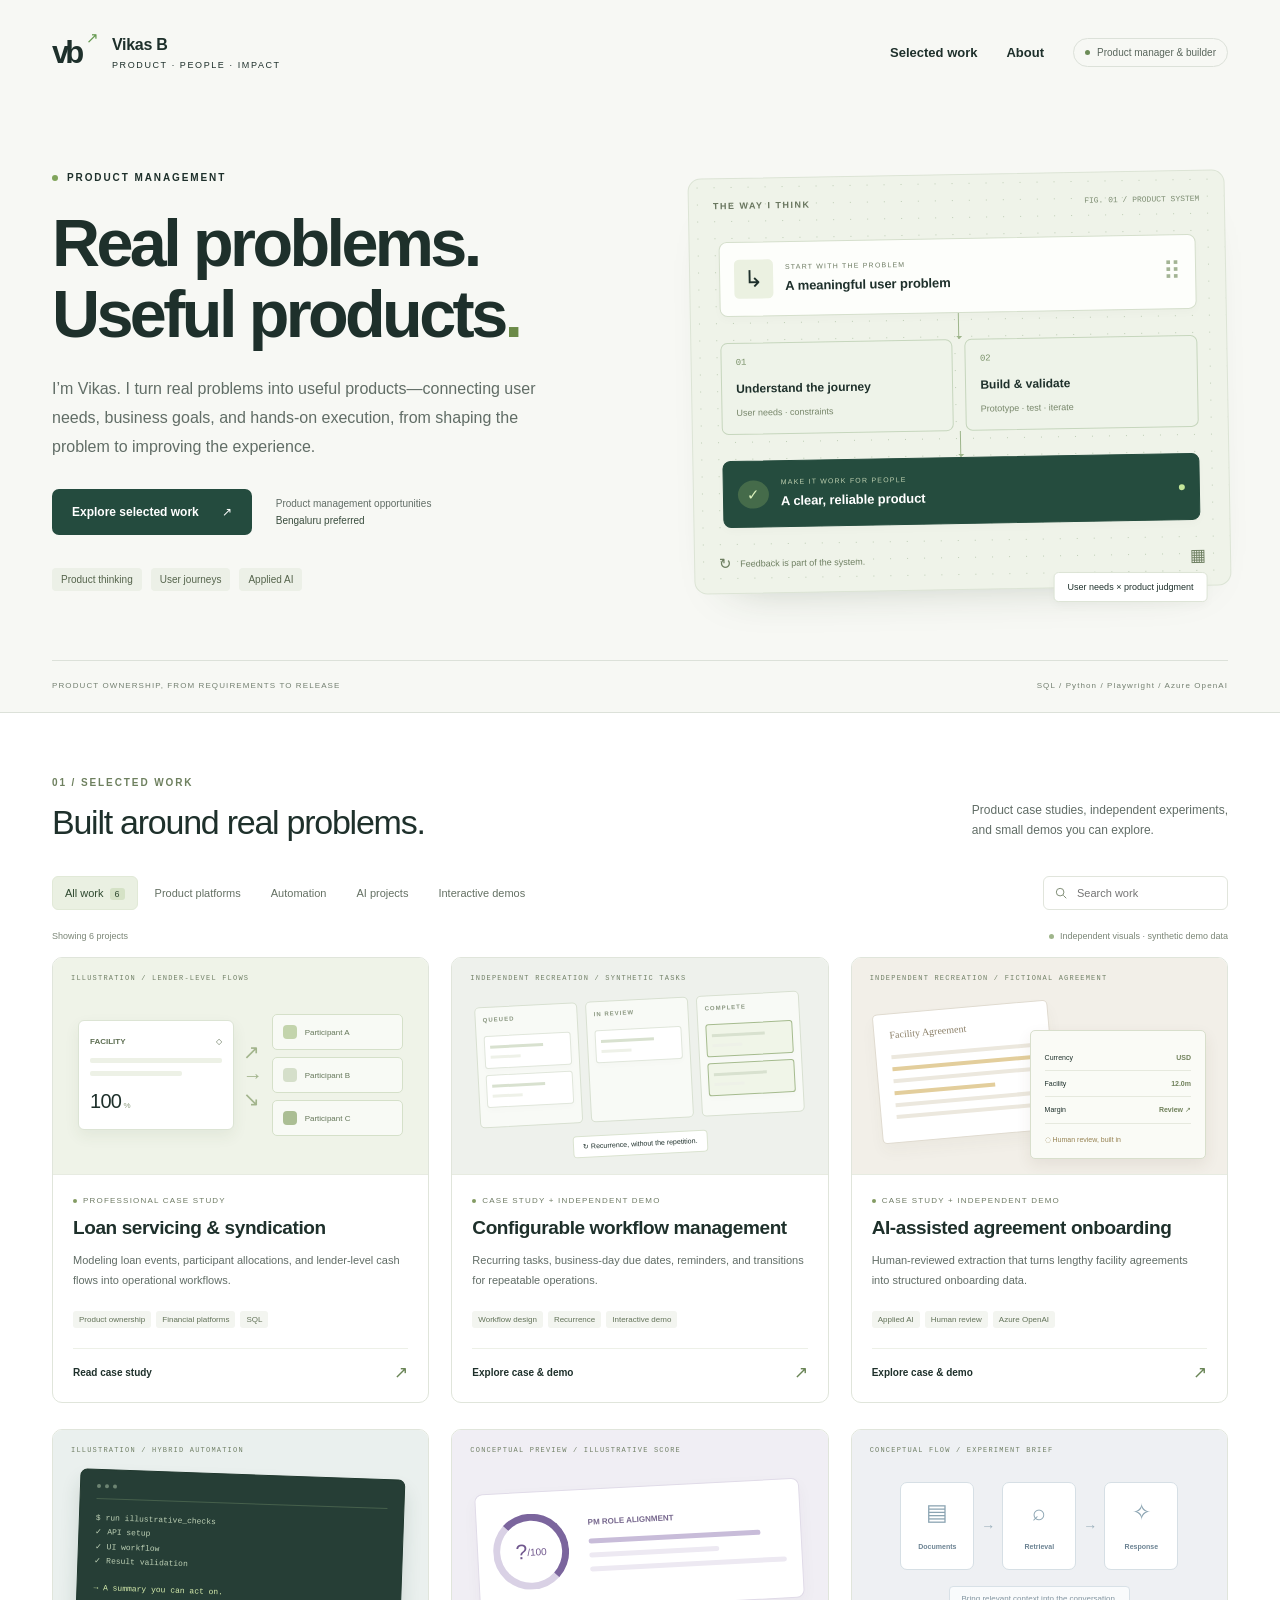
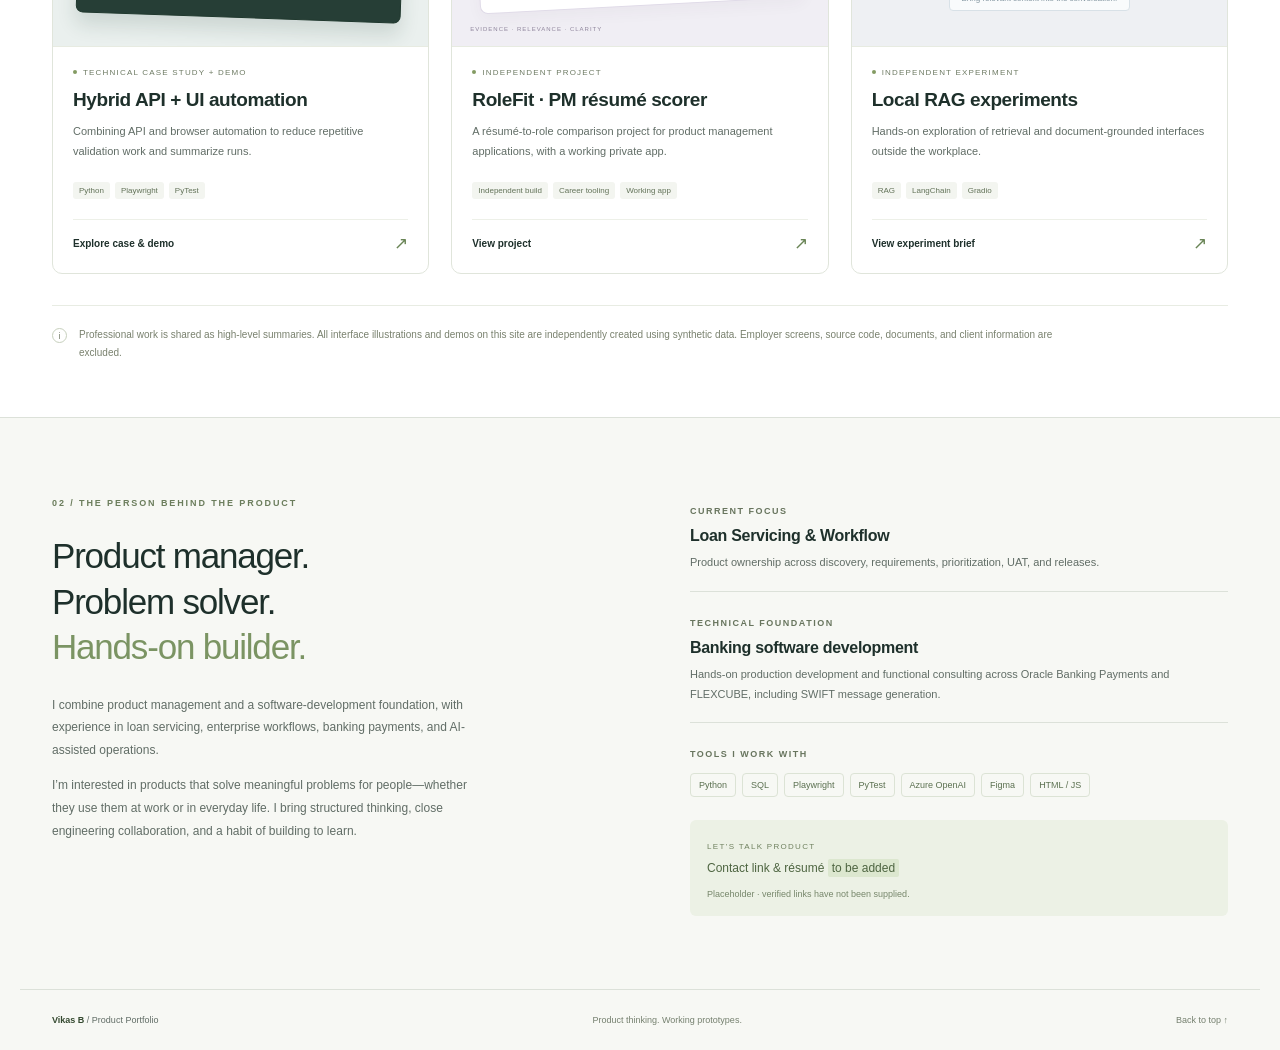
==== portfolio/index.html @ a967c894 "Add editable product portfolio with case studies and synthetic demos" ====
<!doctype html>
<html lang="en">
<head>
  <meta charset="utf-8">
  <meta name="viewport" content="width=device-width,initial-scale=1">
  <meta name="robots" content="noindex,nofollow,noarchive">
  <meta name="description" content="Vikas B — product management through user needs, product judgment, and hands-on execution. Selected case studies, independent prototypes, and applied AI projects.">
  <meta name="theme-color" content="#f7f8f4">
  <title>Vikas B · Product Manager Portfolio</title>
  <link rel="icon" href="./favicon.svg" type="image/svg+xml">
  <link rel="stylesheet" href="./style.css">
  <script src="./app.js" defer></script>
</head>
<body>
  <a class="skip-link" href="#work">Skip to selected work</a>
  <header class="header wrap">
    <a class="brand" href="#overview" aria-label="Vikas B home"><span class="monogram">vb<span>↗</span></span><span>Vikas B<span class="brand-sub">PRODUCT · PEOPLE · IMPACT</span></span></a>
    <nav aria-label="Main navigation"><a href="#work">Selected work</a><a href="#about">About</a><span class="portfolio-pill"><i></i>Product manager & builder</span></nav>
  </header>
  <main>
    <section id="overview" class="hero wrap" aria-labelledby="hero-title">
      <div class="hero-copy">
        <p class="eyebrow"><span></span>PRODUCT MANAGEMENT</p>
        <h1 id="hero-title">Real problems.<br>Useful products<span class="accent">.</span></h1>
        <p class="hero-description">I’m Vikas. I turn real problems into useful products—connecting user needs, business goals, and hands-on execution, from shaping the problem to improving the experience.</p>
        <div class="hero-actions"><a class="button primary" href="#work">Explore selected work <span>↗</span></a><span class="availability">Product management opportunities<br><strong>Bengaluru preferred</strong></span></div>
        <div class="expertise"><span>Product thinking</span><span>User journeys</span><span>Applied AI</span></div>
      </div>
      <div class="blueprint" aria-label="Conceptual illustration of turning user needs into a validated product">
        <div class="blueprint-top"><span class="micro">THE WAY I THINK</span><span class="diagram-number">FIG. 01 / PRODUCT SYSTEM</span></div>
        <div class="diagram-grid">
          <div class="system-input"><span class="mini-icon">↳</span><div><small>START WITH THE PROBLEM</small><strong>A meaningful user problem</strong></div><span class="dot-grid">⠿</span></div>
          <div class="connector-line"></div>
          <div class="system-middle"><div class="system-node"><span>01</span><strong>Understand the journey</strong><small>User needs · constraints</small></div><div class="system-node"><span>02</span><strong>Build & validate</strong><small>Prototype · test · iterate</small></div></div>
          <div class="connector-line"></div>
          <div class="system-output"><span class="output-symbol">✓</span><div><small>MAKE IT WORK FOR PEOPLE</small><strong>A clear, reliable product</strong></div><span class="live-dot"></span></div>
        </div>
        <div class="blueprint-bottom"><span class="small-circle">↻</span> Feedback is part of the system.<span class="mini-squares">▦</span></div>
        <div class="floating-label">User needs × product judgment</div>
      </div>
      <div class="hero-foot"><span>PRODUCT OWNERSHIP, FROM REQUIREMENTS TO RELEASE</span><span>SQL / Python / Playwright / Azure OpenAI</span></div>
    </section>

    <section id="work" class="work-section" aria-labelledby="work-title">
      <div class="wrap">
        <div class="section-heading"><div><p class="eyebrow">01 / SELECTED WORK</p><h2 id="work-title">Built around real problems.</h2></div><p>Product case studies, independent experiments,<br class="desktop-br"> and small demos you can explore.</p></div>
        <div class="work-controls"><div class="filters" role="group" aria-label="Filter projects"><button class="filter active" data-filter="all" aria-pressed="true">All work <span>6</span></button><button class="filter" data-filter="platforms" aria-pressed="false">Product platforms</button><button class="filter" data-filter="automation" aria-pressed="false">Automation</button><button class="filter" data-filter="ai" aria-pressed="false">AI projects</button><button class="filter" data-filter="prototype" aria-pressed="false">Interactive demos</button></div><label class="search-box"><svg viewBox="0 0 24 24" aria-hidden="true"><circle cx="10.5" cy="10.5" r="6.5"/><path d="m16 16 5 5"/></svg><span class="sr-only">Search projects</span><input id="project-search" type="search" placeholder="Search work" autocomplete="off"></label></div>
        <div class="result-meta"><span id="result-count" role="status" aria-live="polite">Showing 6 projects</span><span><i class="legend-dot"></i> Independent visuals · synthetic demo data</span></div>
        <div id="projects" class="project-grid"></div>
        <div id="empty-state" class="empty-state" hidden><h3>No matching projects.</h3><p>Try another keyword or reset the filters.</p><button class="button secondary" id="reset-filters">Show all work</button></div>
        <div class="work-note"><span class="note-icon">i</span><p>Professional work is shared as high-level summaries. All interface illustrations and demos on this site are independently created using synthetic data. Employer screens, source code, documents, and client information are excluded.</p></div>
      </div>
    </section>

    <section id="about" class="about wrap" aria-labelledby="about-title">
      <div class="about-intro"><p class="eyebrow">02 / THE PERSON BEHIND THE PRODUCT</p><h2 id="about-title">Product manager.<br>Problem solver.<br><span>Hands-on builder.</span></h2><p>I combine product management and a software-development foundation, with experience in loan servicing, enterprise workflows, banking payments, and AI-assisted operations.</p><p>I’m interested in products that solve meaningful problems for people—whether they use them at work or in everyday life. I bring structured thinking, close engineering collaboration, and a habit of building to learn.</p></div>
      <div class="about-details"><div class="experience-row"><span class="micro">CURRENT FOCUS</span><h3>Loan Servicing & Workflow</h3><p>Product ownership across discovery, requirements, prioritization, UAT, and releases.</p></div><div class="experience-row"><span class="micro">TECHNICAL FOUNDATION</span><h3>Banking software development</h3><p>Hands-on production development and functional consulting across Oracle Banking Payments and FLEXCUBE, including SWIFT message generation.</p></div><div class="toolbox"><span class="micro">TOOLS I WORK WITH</span><div><span>Python</span><span>SQL</span><span>Playwright</span><span>PyTest</span><span>Azure OpenAI</span><span>Figma</span><span>HTML / JS</span></div></div><div class="contact-note"><span>LET’S TALK PRODUCT</span><p>Contact link & résumé <strong>to be added</strong></p><small>Placeholder · verified links have not been supplied.</small></div></div>
    </section>
  </main>
  <footer class="footer wrap"><span>Vikas B <span class="muted">/ Product Portfolio</span></span><span>Product thinking. Working prototypes.</span><a href="#overview">Back to top ↑</a></footer>
  <dialog id="case-dialog" aria-labelledby="case-title"><div id="case-content"></div></dialog>
  <div class="toast" id="toast" role="status" aria-live="polite"></div>
  <noscript><div class="noscript">Enable JavaScript to browse the interactive case studies and project filters.</div></noscript>
</body>
</html>
---- portfolio/style.css ----
:root{--paper:#f7f8f4;--ink:#1e302b;--muted:#616d66;--line:#dce1d9;--green:#244b3e;--lime:#d7edb8;--white:#fff;--radius:16px;font-family:Inter,"Segoe UI",Arial,sans-serif;color:var(--ink);background:var(--paper);font-synthesis:none;scroll-behavior:smooth;scroll-padding-top:25px}*{box-sizing:border-box}body{margin:0}button,input{font:inherit}a{color:inherit;text-decoration:none}button{cursor:pointer}button,a,input{touch-action:manipulation}button{color:inherit}button:disabled{cursor:default}button:focus-visible,a:focus-visible,input:focus-visible,summary:focus-visible{outline:3px solid #438663;outline-offset:5px}::selection{background:var(--lime)}[hidden]{display:none!important}.wrap{max-width:1240px;margin:auto;padding-left:32px;padding-right:32px}.muted{color:var(--muted)}.sr-only{position:absolute;width:1px;height:1px;margin:-1px;overflow:hidden;clip:rect(0,0,0,0);white-space:nowrap}.skip-link{position:fixed;top:-80px;left:12px;background:var(--green);color:white;padding:16px;z-index:200}.skip-link:focus{top:12px}.header{height:105px;display:flex;align-items:center;justify-content:space-between}.brand{display:flex;align-items:center;gap:13px;font-size:16px;font-weight:650;letter-spacing:-.3px}.brand-sub{display:block;font-size:9px;letter-spacing:1.6px;font-weight:500;margin-top:6px}.monogram{position:relative;display:flex;align-items:center;width:47px;height:47px;font-size:31px;font-weight:750;letter-spacing:-4px}.monogram span{position:absolute;top:0;right:0;font-size:15px;letter-spacing:0;color:#669a50}.header nav{display:flex;align-items:center;gap:29px;font-size:13px;font-weight:550}.header nav>a:hover{color:#587e41}.portfolio-pill{display:flex;align-items:center;gap:7px;font-size:10px;font-weight:500;border:1px solid var(--line);padding:8px 11px;border-radius:30px;color:#59665c}.portfolio-pill i{width:5px;height:5px;border-radius:100%;background:#6c8c57}.hero{position:relative;display:grid;grid-template-columns:1.08fr 1fr;column-gap:60px;align-items:center;padding-top:67px;padding-bottom:0}.eyebrow{font-size:10px;letter-spacing:1.9px;font-weight:650;display:flex;align-items:center;gap:9px;margin:0 0 25px}.eyebrow>span{height:6px;width:6px;background:#80a45b;border-radius:50%}h1{font-size:clamp(48px,5.2vw,69px);font-weight:550;letter-spacing:-3.6px;line-height:1.06;margin:0 0 26px}.accent{color:#6b8a47}.hero-description{color:var(--muted);font-size:16px;line-height:1.8;max-width:510px;margin:0 0 28px}.hero-actions{display:flex;align-items:center;gap:24px}.button{display:inline-flex;align-items:center;justify-content:center;gap:23px;padding:15px 19px;font-size:12px;font-weight:600;border-radius:7px;border:1px solid transparent;transition:background .2s,transform .2s}.button:hover{transform:translateY(-2px)}.primary{background:var(--green);color:white}.primary:hover{background:#173b2f}.secondary{background:white;border-color:var(--line)}.availability{font-size:10px;line-height:1.7;color:var(--muted)}.availability strong{font-weight:500;color:#3a4d3e}.expertise{display:flex;gap:9px;flex-wrap:wrap;margin-top:33px}.expertise span{padding:6px 9px;border-radius:4px;background:#ecf0e7;font-size:10px;color:#55644c}.hero-foot{grid-column:1/-1;border-top:1px solid var(--line);margin-top:69px;padding:20px 0 22px;display:flex;justify-content:space-between;font-size:8px;letter-spacing:1.1px;color:#748071}.blueprint{position:relative;align-self:center;border:1px solid #dce4d5;border-radius:13px;background-color:#eff3e9;background-image:radial-gradient(#becdb5 .65px,transparent .65px);background-size:17px 17px;box-shadow:0 25px 50px -40px #29412360;transform:rotate(-1deg);padding:22px 24px 19px}.blueprint-top,.blueprint-bottom{display:flex;justify-content:space-between;align-items:center}.micro{font-size:9px;letter-spacing:1.5px;color:#68755e;font-weight:650}.diagram-number{font-family:monospace;font-size:8px;color:#7d8d72}.diagram-grid{padding:31px 5px 25px}.system-input,.system-output{background:#fdfefb;border:1px solid #d5dfcc;border-radius:8px;padding:17px 14px;display:flex;gap:12px;align-items:center;box-shadow:0 4px 8px #364b2f05}.mini-icon{background:#ebf1e1;border-radius:5px;padding:6px 10px;font-size:23px;font-weight:400}.system-input small,.system-output small{font-size:7px;letter-spacing:1.2px;display:block;color:#6d7b62;margin-bottom:6px}.system-input strong,.system-output strong{font-size:13px;font-weight:550;letter-spacing:-.1px}.dot-grid{margin-left:auto;font-size:25px;color:#a3b494}.connector-line{height:26px;width:1px;background:#9eb58b;margin:auto;position:relative}.connector-line:after{content:"";position:absolute;bottom:0;left:-2px;border:3px solid transparent;border-bottom:0;border-top-color:#9eb58b}.system-middle{display:grid;grid-template-columns:1fr 1fr;gap:12px}.system-node{background:#eef3e9;border:1px solid #c6d6bd;border-radius:7px;padding:14px}.system-node>span{display:block;font-family:monospace;font-size:9px;color:#7b926a;margin-bottom:14px}.system-node strong{display:block;font-size:12px;font-weight:550;margin-bottom:6px}.system-node small{font-size:9px;color:#77866a}.system-output{background:#254c3e;color:white;border-color:#254c3e}.system-output small{color:#bed0b0}.output-symbol{background:#456b4a;color:#daf0bc;border-radius:50%;padding:5px 9px;font-size:15px}.live-dot{width:6px;height:6px;border-radius:50%;background:#c4e69a;margin-left:auto}.blueprint-bottom{font-size:9px;color:#6d7e60;justify-content:flex-start;gap:8px}.small-circle{font-size:15px}.mini-squares{margin-left:auto;font-size:17px}.floating-label{position:absolute;bottom:-16px;right:23px;background:#fff;border:1px solid #dce4d5;box-shadow:0 4px 10px #20302007;border-radius:5px;padding:9px 13px;font-size:9px;transform:rotate(1deg)}.work-section{padding:64px 0 55px;background:#fff;border-top:1px solid var(--line);border-bottom:1px solid var(--line)}.section-heading{display:flex;justify-content:space-between;align-items:flex-end;margin-bottom:34px}.section-heading .eyebrow{margin-bottom:15px;color:#6e805f}.section-heading h2{font-size:34px;font-weight:500;letter-spacing:-1.25px;margin:0}.section-heading>p{font-size:12px;line-height:1.7;color:var(--muted);margin:0 0 2px}.work-controls{display:flex;align-items:center;justify-content:space-between;gap:18px}.filters{display:flex;gap:4px;flex-wrap:wrap}.filter{border:1px solid transparent;background:transparent;border-radius:6px;padding:10px 12px;color:#647063;font-size:11px;font-weight:500}.filter:hover{background:#f1f4ec}.filter.active{background:#eaf0e2;border-color:#e1e9d7;color:#2f4930}.filter span{font-size:9px;background:#d5e2c6;padding:1px 5px;margin-left:3px;border-radius:3px}.search-box{border:1px solid #e1e5dc;border-radius:6px;display:flex;align-items:center;padding:9px 10px;gap:7px;max-width:185px}.search-box svg{width:14px;height:14px;fill:none;stroke:#7f8c76;stroke-width:1.7;flex-shrink:0}.search-box input{background:transparent;border:0;font-size:11px;width:100%;color:var(--ink);outline-offset:8px}.result-meta{display:flex;justify-content:space-between;align-items:center;margin:21px 0 16px;font-size:9px;color:#7b8677}.result-meta>span:last-child{display:flex;align-items:center;gap:6px}.legend-dot{width:5px;height:5px;border-radius:50%;background:#9fb58b}.project-grid{display:grid;grid-template-columns:repeat(3,minmax(0,1fr));gap:26px 22px}.project-card{border:1px solid #e0e5db;border-radius:10px;overflow:hidden;background:white;transition:transform .22s,box-shadow .22s,border-color .22s;position:relative;display:flex;flex-direction:column}.project-card:hover{transform:translateY(-5px);box-shadow:0 13px 28px -17px #20382555;border-color:#b8c9a8}.project-link{position:absolute;inset:0;z-index:2;border:0;background:transparent;text-align:left;width:100%}.project-link:focus-visible{outline-offset:-4px;border-radius:10px}.project-art{height:217px;padding:25px;display:flex;flex-direction:column;justify-content:center;position:relative;overflow:hidden;border-bottom:1px solid #e7ebe1}.art-label{font-family:monospace;font-size:7px;letter-spacing:1.2px;position:absolute;left:18px;top:16px;color:#718067}.art-b2b{background:#eff3e8}.art-workflow{background:#eef1ec}.art-ai{background:#f2efe8}.art-automation{background:#eaf0ee}.art-rolefit{background:#f0eef4}.art-rag{background:#eef0f3}.card-body{padding:21px 20px 19px;display:flex;flex-direction:column;flex:1}.card-eyebrow{font-size:8px;text-transform:uppercase;letter-spacing:1.2px;color:#6e7b64;margin:0 0 11px;display:flex;align-items:center;gap:6px}.card-eyebrow .tiny-dot{width:4px;height:4px;background:#839b63;border-radius:50%}.card-body h3{font-size:19px;font-weight:550;line-height:1.3;letter-spacing:-.4px;margin:0 0 10px}.card-description{color:var(--muted);font-size:11px;line-height:1.8;margin:0 0 20px}.card-tags{display:flex;gap:5px;flex-wrap:wrap;margin-bottom:20px}.card-tags span{font-size:8px;padding:4px 6px;border-radius:3px;background:#f3f5f0;color:#637359}.card-bottom{border-top:1px solid #edf0e8;display:flex;justify-content:space-between;align-items:center;padding-top:13px;margin-top:auto;font-size:10px;font-weight:550}.card-bottom>span:last-child{font-size:17px;color:#698455}.work-note{display:flex;gap:12px;padding:20px 0 0;margin-top:31px;border-top:1px solid #e8ece3;color:#79816e}.note-icon{border:1px solid #c7d0bd;border-radius:50%;font-size:9px;width:15px;height:15px;display:flex;align-items:center;justify-content:center;flex-shrink:0;margin-top:2px}.work-note p{font-size:10px;line-height:1.8;margin:0;max-width:1000px}.empty-state{text-align:center;padding:60px 20px;border:1px dashed var(--line);border-radius:12px}.empty-state h3{font-weight:500}.empty-state p{font-size:13px;color:var(--muted)}
/* Independent, abstract project illustrations. */
.mini-platform{display:flex;align-items:center;gap:9px;margin-top:18px}.ledger{background:white;border:1px solid #dce4d4;box-shadow:0 6px 15px #3c522812;border-radius:6px;flex:1;padding:16px 11px}.ledger-label{font-size:8px;font-weight:600;color:#5e6f53;display:flex;justify-content:space-between;margin-bottom:12px}.ledger-line{height:5px;background:#edf1e6;margin:8px 0;border-radius:2px}.ledger-line:nth-child(3){width:70%}.ledger-value{font-size:20px;font-weight:500;letter-spacing:-.7px;margin-top:14px}.ledger-value small{font-size:8px;color:#8e9c80;letter-spacing:0}.split-arrows{font-size:20px;color:#a2b48c}.participants{display:grid;gap:7px;flex:1}.participant{padding:10px;background:#f8faf5;border:1px solid #d5e0c9;border-radius:5px;display:flex;gap:8px;align-items:center;font-size:8px;color:#65775a}.participant i{height:14px;width:14px;background:#c3d4ac;border-radius:4px}.participant:nth-child(2) i{background:#d5dfca}.participant:nth-child(3) i{background:#abbe94}.mini-board{display:grid;grid-template-columns:repeat(3,1fr);gap:8px;margin-top:22px;transform:rotate(-3deg)}.mini-column{background:#f8faf6;border:1px solid #d8e0d1;border-radius:5px;padding:9px 7px;height:121px}.mini-column b{display:block;font-size:6px;letter-spacing:1px;color:#8a9780;margin-bottom:13px}.mini-task{background:white;border:1px solid #e0e6db;border-radius:3px;padding:9px 5px;margin:6px 0;box-shadow:0 3px 6px #34482904}.mini-task:before{content:"";display:block;width:70%;height:3px;background:#d8e1cf;margin-bottom:7px}.mini-task:after{content:"";display:block;width:40%;height:3px;background:#eef1e8}.mini-column:last-child .mini-task{border-color:#a5bb8e;background:#f0f5e8}.recurrence-chip{align-self:center;background:#fff;padding:6px 9px;border:1px solid #dae3d0;border-radius:4px;font-size:7px;margin-top:13px;transform:rotate(-3deg)}.ai-paper{width:54%;padding:15px;background:white;border:1px solid #e0dbd0;border-radius:5px;transform:rotate(-5deg);box-shadow:0 8px 15px #5542290a;margin-top:12px}.paper-title{font-family:Georgia,serif;font-size:10px;margin-bottom:15px;color:#8c8069}.paper-line{height:4px;background:#ece8de;margin:8px 0;width:100%}.paper-line:nth-child(3){background:#e3ce9c}.paper-line:nth-child(5){width:70%;background:#e3ce9c}.ai-fields{position:absolute;right:21px;top:72px;width:47%;background:#fafbf6;border:1px solid #d8dfcc;padding:14px;border-radius:5px;box-shadow:0 6px 15px #55422915}.ai-fields>div{font-size:7px;display:flex;justify-content:space-between;gap:5px;border-bottom:1px solid #e6e9de;padding:9px 0}.ai-fields strong{font-weight:600;color:#70815b}.ai-fields>span{font-size:7px;display:block;color:#968252;margin-top:12px}.mini-terminal{font-family:monospace;background:#263e36;border:1px solid #20382e;border-radius:7px;padding:14px 16px;transform:rotate(2deg);box-shadow:0 12px 19px #1e423324;margin-top:16px}.terminal-top{display:flex;gap:4px;border-bottom:1px solid #46604c;padding-bottom:10px}.terminal-top i{width:4px;height:4px;border-radius:50%;background:#6c8472}.mini-terminal p{font-size:8px;line-height:1.8;color:#bed1b6;margin:12px 0 3px}.mini-terminal .terminal-result{color:#d7edae}.mini-score{display:flex;align-items:center;gap:20px;background:#fff;padding:21px 15px;border:1px solid #e0dbe8;border-radius:8px;transform:rotate(-3deg);margin-top:16px;box-shadow:0 6px 15px #4032560a}.score-ring{border:7px solid #d9d1e5;border-right-color:#7b659d;border-top-color:#7b659d;border-radius:50%;height:76px;width:76px;flex-shrink:0;display:flex;align-items:center;justify-content:center;font-size:21px;color:#70578d}.score-ring small{font-size:10px}.score-lines{flex:1}.score-lines b{font-size:8px;display:block;color:#76678d;margin-bottom:12px}.score-lines div{height:5px;border-radius:3px;background:#ede9f2;margin:9px 0}.score-lines div:nth-child(2){background:#c8bcd9;width:87%}.score-lines div:nth-child(3){width:66%}.concept-label{position:absolute;bottom:14px;left:18px;font-size:6px;color:#8d839a;letter-spacing:1px}.rag-network{display:flex;align-items:center;gap:7px;justify-content:center;margin-top:17px}.rag-box{background:white;border:1px solid #d6dfe5;border-radius:7px;padding:16px 8px;width:74px;text-align:center}.rag-box span{display:block;font-size:23px;color:#8ba4b2;margin-bottom:9px}.rag-box b{font-size:7px;font-weight:550;color:#6b8292}.rag-join{font-size:14px;color:#9bafbb}.rag-answer{font-size:8px;align-self:center;margin-top:16px;border:1px solid #d8e1e7;background:#f9fbfc;padding:7px 12px;border-radius:4px;color:#81949f}
.about{display:grid;grid-template-columns:1fr 1fr;gap:100px;padding-top:80px;padding-bottom:73px}.about .eyebrow{font-size:9px;color:#6b7d5c}.about h2{font-size:35px;line-height:1.3;font-weight:500;letter-spacing:-1.2px;margin:0 0 24px}.about h2>span{color:#7b9463}.about-intro>p:not(.eyebrow){font-size:12px;line-height:1.9;color:var(--muted);max-width:430px}.about-details{padding-top:2px}.experience-row{border-bottom:1px solid var(--line);padding-bottom:18px;margin-bottom:20px}.experience-row h3{font-size:16px;letter-spacing:-.3px;font-weight:550;margin:9px 0 8px}.experience-row p{font-size:11px;line-height:1.8;color:var(--muted);margin:0}.toolbox>div{display:flex;flex-wrap:wrap;gap:6px;margin-top:12px}.toolbox>div span{border:1px solid #dce3d5;border-radius:4px;padding:6px 8px;font-size:9px;color:#5b7050}.contact-note{background:#ecf1e5;border-radius:6px;padding:15px 17px;margin-top:23px}.contact-note>span{font-size:8px;letter-spacing:1.3px;color:#6f815f}.contact-note p{font-size:12px;margin:8px 0;color:#4e6541}.contact-note strong{font-weight:500;background:#dce7cf;padding:2px 4px;border-radius:2px}.contact-note small{font-size:9px;color:#77876b}.footer{display:flex;align-items:center;justify-content:space-between;gap:15px;border-top:1px solid var(--line);padding-top:25px;padding-bottom:25px;font-size:9px;color:#75806f}.footer>span:first-child{font-weight:600;color:#354a30}.footer .muted{font-weight:400}.footer a:hover{text-decoration:underline}.noscript{padding:25px;text-align:center;background:#eee6cb}
/* Case-study reader */
body.modal-open{overflow:hidden}dialog{border:1px solid #d9e1d0;padding:0;border-radius:14px;width:min(1190px,calc(100% - 48px));max-width:none;height:calc(100dvh - 48px);max-height:920px;background:#fbfcf8;color:var(--ink);box-shadow:0 30px 100px #152b3255;overflow:hidden}dialog::backdrop{background:#14251ed9;backdrop-filter:blur(7px)}#case-content{height:100%;display:flex;flex-direction:column}.case-topbar{display:flex;align-items:center;justify-content:space-between;gap:15px;padding:17px 25px;border-bottom:1px solid var(--line);background:#fff}.case-topbar>span{font-size:10px;letter-spacing:.5px;color:#6b7c60}.close-case{border:1px solid #dce3d3;background:#f5f7f1;border-radius:5px;padding:8px 11px;font-size:11px}.case-scroller{overflow-y:auto;flex:1;overscroll-behavior:contain}.case-hero{padding:39px 40px 26px;background:#eff3e9}.case-hero .eyebrow{font-size:9px;margin-bottom:17px}.case-hero h2{font-size:40px;letter-spacing:-1.5px;font-weight:500;margin:0 0 15px;line-height:1.15}.case-hero>p{font-size:14px;max-width:750px;line-height:1.8;color:#63715a;margin:0}.case-tabs{display:flex;gap:4px;margin-top:25px}.case-tab{border:1px solid transparent;border-radius:5px;background:transparent;color:#70815f;font-size:11px;padding:10px 14px}.case-tab.active{background:white;border-color:#d9e2ce;color:#2a4933}.case-tab small{font-size:8px;background:#e9efdf;padding:2px 4px;border-radius:3px;margin-left:4px}.case-body{display:grid;grid-template-columns:minmax(0,1fr) 255px;gap:43px;padding:31px 40px 36px}.case-article h3{font-size:18px;font-weight:550;letter-spacing:-.3px;margin:28px 0 12px}.case-article h3:first-child{margin-top:0}.case-article p,.case-article li{font-size:12px;line-height:1.9;color:#627059}.case-article ul{padding-left:18px}.case-article li{margin:8px 0}.case-aside{border-left:1px solid var(--line);padding-left:25px}.case-aside .micro{font-size:8px;display:block;margin-bottom:9px}.aside-group{margin-bottom:23px}.aside-group p{font-size:11px;line-height:1.8;color:#627059;margin:0}.asset-state{padding:13px;border:1px dashed #ccd7bf;border-radius:6px;background:#f5f8ef}.asset-state strong{font-size:10px;font-weight:550;display:block;margin:0 0 6px}.asset-state p{font-size:10px}.outcome{background:#edf3e4;border:1px solid #d9e5c9;border-radius:8px;padding:21px 23px;display:flex;align-items:center;gap:20px;margin-bottom:24px}.outcome>strong{font-size:32px;letter-spacing:-1px;font-weight:500;white-space:nowrap}.outcome p{margin:0;font-size:11px;color:#637652;line-height:1.7}.scope-note{background:#f0f3eb;border-left:3px solid #a7bf8a;padding:13px 16px;margin-top:25px}.scope-note p{font-size:10px;line-height:1.8;margin:0;color:#6a7a5e}.case-bottom{display:flex;justify-content:space-between;align-items:center;gap:15px;padding:17px 25px;border-top:1px solid var(--line);background:#fff}.case-nav{border:0;background:transparent;color:#60784e;font-size:11px;padding:6px}.case-nav:hover{text-decoration:underline}.case-bottom>span{font-size:9px;color:#89937f}.demo-label{display:flex;align-items:center;gap:7px;font-size:8px;letter-spacing:.5px;color:#79886c;padding:10px 12px;background:#f2f5ed;border:1px solid #e0e7d6;border-radius:5px;margin-bottom:17px}.demo-label i{width:5px;height:5px;border-radius:50%;background:#91a774}.demo-shell{background:white;border:1px solid #dce4d3;border-radius:10px;overflow:hidden}.demo-bar{border-bottom:1px solid #e4eadd;display:flex;justify-content:space-between;padding:17px;font-size:12px;font-weight:550}.demo-bar small{color:#7e8d71;font-size:9px;font-weight:400}.demo-content{padding:18px}.demo-board{display:grid;grid-template-columns:repeat(3,minmax(0,1fr));gap:9px}.demo-lane{background:#f4f7ef;border-radius:6px;padding:10px;min-height:165px}.demo-lane h4{font-size:9px;letter-spacing:.4px;margin:0 0 14px;color:#70825e;font-weight:500;display:flex;justify-content:space-between}.demo-task{background:white;border:1px solid #dde5d2;border-radius:5px;padding:11px 9px;margin-bottom:9px}.demo-task b{font-size:10px;line-height:1.5;display:block;font-weight:550}.demo-task small{font-size:8px;display:block;color:#839274;line-height:1.6;margin:7px 0}.task-move{font-size:9px;color:#547537;border:1px solid #dbe6cf;background:#eff5e7;padding:5px 7px;border-radius:4px}.demo-task.is-done{border-color:#a8bf8c}.demo-note{font-size:10px;color:#738366;line-height:1.8;margin:14px 0 0}.demo-actions{display:flex;align-items:center;gap:12px;margin-top:17px;flex-wrap:wrap}.demo-actions .button{font-size:10px;padding:11px 13px}.text-button{border:0;background:transparent;text-decoration:underline;color:#738a61;font-size:10px;padding:8px}.demo-source{background:#f8f5ec;border:1px solid #e4dfd0;border-radius:7px;padding:18px;font-family:Georgia,serif;font-size:12px;line-height:2;color:#7a6d54;margin-bottom:18px}.demo-source small{display:block;font-family:"Segoe UI",sans-serif;font-size:8px;letter-spacing:1px;color:#968c74;margin-bottom:8px}.extraction-table{width:100%;border-collapse:collapse;font-size:11px;margin-top:15px}.extraction-table th{text-align:left;font-weight:500;font-size:8px;letter-spacing:.8px;color:#81916e;border-bottom:1px solid var(--line);padding:10px 7px}.extraction-table td{padding:12px 7px;border-bottom:1px solid #e9eddf;color:#5e7250}.review-badge{font-size:8px;border:1px solid #dacfab;border-radius:3px;padding:4px 6px;color:#8b753c;background:#fbf7e8;display:inline-block}.review-badge.ok{background:#eef5e4;border-color:#c8d8b7;color:#5f7846}.demo-feedback{padding:13px;border-radius:6px;font-size:11px;line-height:1.8;background:#ecf4e3;color:#57733f;margin-top:15px}.demo-logs{background:#263e36;color:#c9dcbf;border-radius:6px;padding:19px;font-family:monospace;font-size:11px;line-height:2.2;white-space:pre-wrap}.scenario-options{display:flex;gap:12px;flex-wrap:wrap;margin-bottom:18px;font-size:10px;color:#6d805a}.scenario-options label{display:flex;gap:5px;align-items:center}.scenario-options input{accent-color:var(--green)}.placeholder-panel{background:#f0f4e9;border:1px dashed #becdab;border-radius:9px;padding:40px 27px;text-align:center}.placeholder-icon{width:50px;height:50px;border:1px solid #c8d6b7;border-radius:50%;display:flex;align-items:center;justify-content:center;margin:0 auto 20px;font-size:23px;color:#91a579}.placeholder-panel h3{font-size:18px;margin:0 0 12px}.placeholder-panel p{font-size:12px;line-height:1.8;max-width:440px;margin:0 auto;color:#778968}.placeholder-panel .placeholder-tag{display:inline-block;font-size:8px;letter-spacing:1px;padding:5px 9px;background:#e4ebda;color:#7f916d;border-radius:3px;margin-bottom:15px}.video-chapters{padding-top:18px}.video-chapters>p{font-size:10px;line-height:1.8;color:#7f8e72}.video-chapters ol{font-size:11px;color:#718361;padding-left:18px;line-height:2}.toast{position:fixed;bottom:25px;left:50%;transform:translate(-50%,20px);padding:12px 20px;background:var(--green);color:white;font-size:12px;border-radius:7px;z-index:110;opacity:0;pointer-events:none;transition:opacity .2s,transform .2s}.toast.visible{opacity:1;transform:translate(-50%,0)}
@media(min-width:1450px){.hero{padding-top:85px}.hero-foot{margin-top:86px}}@media(max-width:1050px){.hero{column-gap:35px}.hero h1{font-size:58px}.hero-description{font-size:14px}.hero-actions{gap:14px}.button{gap:15px}.blueprint{padding:20px 17px}.system-node{padding:11px}.system-node strong{font-size:10px}.system-node small{font-size:8px}.project-art{padding:20px}.card-body h3{font-size:17px}.mini-score{gap:10px;padding:15px 10px}.score-ring{height:64px;width:64px}.mini-terminal{padding:12px}.mini-terminal p{font-size:7px}.about{gap:60px}.filter{padding:9px 8px;font-size:10px}.search-box{max-width:150px}.case-body{gap:25px;grid-template-columns:minmax(0,1fr) 220px;padding:30px}.case-hero{padding:32px 30px 24px}.demo-lane{padding:7px}}@media(max-width:800px){.wrap{padding-left:24px;padding-right:24px}.header{height:88px}.header nav{gap:20px}.portfolio-pill{font-size:8px}.hero{padding-top:40px;column-gap:30px;grid-template-columns:1.15fr 1fr}.hero h1{font-size:45px;letter-spacing:-2.4px}.hero-description{font-size:12px;line-height:1.9}.hero-actions{flex-wrap:wrap;gap:14px}.availability{font-size:9px}.expertise{gap:5px;margin-top:24px}.expertise span{font-size:8px;padding:5px 6px}.hero .eyebrow{font-size:8px;letter-spacing:1.2px}.blueprint-top{align-items:flex-start}.blueprint .micro{font-size:7px}.diagram-number{font-size:6px}.diagram-grid{padding:26px 0 22px}.system-input,.system-output{padding:14px 10px;gap:8px}.system-input strong,.system-output strong{font-size:10px}.system-input small,.system-output small{font-size:6px;letter-spacing:.6px}.mini-icon{padding:4px 7px;font-size:18px}.system-middle{gap:8px}.system-node{padding:9px 7px}.system-node small{font-size:7px}.system-node>span{margin-bottom:12px}.system-node strong{font-size:9px}.dot-grid{display:none}.blueprint-bottom{font-size:7px}.floating-label{font-size:7px;right:12px}.hero-foot{font-size:6px;margin-top:50px;letter-spacing:.6px}.section-heading h2{font-size:29px}.section-heading>p{font-size:10px}.work-section{padding-top:47px}.work-controls{align-items:flex-start}.search-box{max-width:145px}.filters{gap:3px}.filter{font-size:9px;padding:9px 7px}.project-grid{grid-template-columns:repeat(2,minmax(0,1fr));gap:20px}.project-art{height:210px;padding:30px}.card-body{padding:20px}.card-body h3{font-size:19px}.mini-score{gap:20px;padding:20px}.mini-terminal p{font-size:8px}.about{gap:45px;padding-top:60px}.about h2{font-size:29px}.about .eyebrow{font-size:7px;letter-spacing:1.3px}.footer{font-size:8px}.footer>span:nth-child(2){display:none}.case-body{display:block;padding:25px}.case-aside{border-left:0;border-top:1px solid var(--line);padding:23px 0 0;margin-top:30px;display:grid;grid-template-columns:1fr 1fr;gap:15px}.aside-group{margin:0}.case-hero{padding:28px 25px 22px}.case-hero h2{font-size:33px}.case-topbar{padding:15px 22px}.case-topbar>span{font-size:9px}.case-bottom{padding:15px 20px}.demo-lane{padding:10px}}
@media(max-width:600px){.wrap{padding-left:21px;padding-right:21px}.header{height:82px}.brand{font-size:14px;gap:8px}.monogram{font-size:28px;width:40px}.brand-sub{font-size:7px;letter-spacing:1.2px}.header nav{gap:17px;font-size:10px}.portfolio-pill{display:none}.hero{grid-template-columns:1fr;gap:0;padding-top:39px}.hero .eyebrow{font-size:9px;margin-bottom:22px}.hero h1{font-size:52px;letter-spacing:-2.9px;margin-bottom:22px}.hero-description{font-size:14px;max-width:420px;line-height:1.8;margin-bottom:25px}.hero-actions{gap:20px}.hero-actions .button{font-size:11px;padding:14px 16px}.availability{font-size:9px}.expertise{margin-top:25px;gap:6px}.expertise span{font-size:8px;padding:6px 7px}.blueprint{margin:43px 3px 0;padding:22px;max-width:450px;width:calc(100% - 6px);justify-self:center}.blueprint .micro{font-size:8px}.diagram-number{font-size:7px}.diagram-grid{padding:26px 0 22px}.system-input,.system-output{padding:15px 12px;gap:12px}.system-input strong,.system-output strong{font-size:12px}.system-input small,.system-output small{font-size:7px}.mini-icon{padding:5px 10px;font-size:20px}.system-middle{gap:10px}.system-node{padding:13px 11px}.system-node>span{font-size:9px}.system-node strong{font-size:11px}.system-node small{font-size:9px}.blueprint-bottom{font-size:8px}.floating-label{font-size:8px;right:20px}.dot-grid{display:block}.hero-foot{display:block;margin-top:45px;padding-top:17px;padding-bottom:17px;font-size:7px}.hero-foot>span:last-child{display:none}.work-section{padding-top:37px;padding-bottom:35px}.section-heading{display:block;margin-bottom:25px}.section-heading .eyebrow{font-size:9px;margin-bottom:14px}.section-heading h2{font-size:29px;letter-spacing:-1.2px;line-height:1.25}.section-heading>p{font-size:12px;line-height:1.8;margin-top:15px}.desktop-br{display:none}.work-controls{display:block}.filters{gap:5px;margin-bottom:16px}.filter{font-size:10px;padding:10px 9px}.search-box{max-width:none;width:100%;padding:11px}.search-box input{font-size:12px}.result-meta{margin-top:18px;font-size:9px}.result-meta>span:last-child{font-size:7px;gap:4px}.project-grid{grid-template-columns:1fr;gap:22px}.project-art{height:228px;padding:30px 40px}.art-label{font-size:7px}.card-body{padding:23px}.card-body h3{font-size:21px}.card-description{font-size:12px}.card-eyebrow{font-size:8px}.card-tags span{font-size:9px;padding:5px 7px}.card-bottom{font-size:11px}.mini-board{max-width:300px;width:100%;align-self:center}.ai-paper{max-width:165px;margin-left:10px}.ai-fields{right:40px;width:43%;top:75px}.mini-terminal{max-width:310px;width:100%;align-self:center}.mini-terminal p{font-size:9px}.mini-score{max-width:320px;padding:23px;gap:25px;align-self:center;width:100%}.score-ring{height:80px;width:80px}.rag-network{gap:10px}.rag-box{width:80px}.work-note{margin-top:24px;padding-top:20px}.work-note p{font-size:9px}.about{grid-template-columns:1fr;gap:30px;padding-top:45px;padding-bottom:40px}.about .eyebrow{font-size:8px;letter-spacing:1.2px}.about h2{font-size:33px}.about-intro>p:not(.eyebrow){font-size:12px}.about-details{padding-top:0}.experience-row{padding-bottom:19px;margin-bottom:21px}.experience-row p{font-size:11px}.contact-note p{font-size:12px}.footer{font-size:8px;padding-top:20px;padding-bottom:20px;gap:9px}.footer .muted{display:block;font-size:7px;margin-top:4px}dialog{width:100%;height:100dvh;max-height:none;border-radius:0;border:0;margin:0}.case-topbar{padding:15px 20px}.case-topbar>span{font-size:8px}.close-case{font-size:10px;padding:9px 10px}.case-hero{padding:30px 22px 20px}.case-hero .eyebrow{font-size:8px;line-height:1.6;letter-spacing:1.2px}.case-hero h2{font-size:32px;letter-spacing:-1.1px}.case-hero>p{font-size:12px;line-height:1.9}.case-tabs{margin-top:23px;gap:2px}.case-tab{font-size:10px;padding:10px 11px}.case-tab small{font-size:7px;margin-left:2px}.case-body{padding:25px 22px}.case-article p,.case-article li{font-size:12px}.case-article h3{font-size:18px}.case-aside{grid-template-columns:1fr 1fr;gap:22px 15px}.case-aside .micro{font-size:7px;letter-spacing:1.1px}.case-aside p{font-size:10px}.outcome{padding:16px;gap:15px;align-items:flex-start}.outcome>strong{font-size:28px}.outcome p{font-size:10px}.case-bottom{padding:14px 16px;gap:6px}.case-nav{font-size:10px;padding:6px 3px}.case-bottom>span{font-size:8px}.demo-bar{padding:13px;font-size:11px}.demo-bar small{font-size:8px}.demo-content{padding:12px}.demo-board{gap:6px}.demo-lane{padding:6px;min-height:150px}.demo-lane h4{font-size:7px;margin-bottom:10px}.demo-task{padding:9px 6px}.demo-task b{font-size:8px}.demo-task small{font-size:7px}.task-move{font-size:8px;padding:5px}.demo-label{font-size:7px;line-height:1.7}.demo-source{padding:14px;font-size:11px}.extraction-table{font-size:9px}.extraction-table td{padding:10px 4px}.extraction-table th{font-size:7px;padding:8px 4px}.review-badge{font-size:7px;padding:3px 4px}.scenario-options{gap:10px;font-size:9px}.demo-logs{font-size:9px;padding:13px}.placeholder-panel{padding:30px 20px}.placeholder-panel p{font-size:11px}.toast{font-size:10px;width:max-content;max-width:90%}}
@media(prefers-reduced-motion:reduce){:root{scroll-behavior:auto}*,*:before,*:after{transition:none!important;animation:none!important}.project-card:hover,.button:hover{transform:none}}
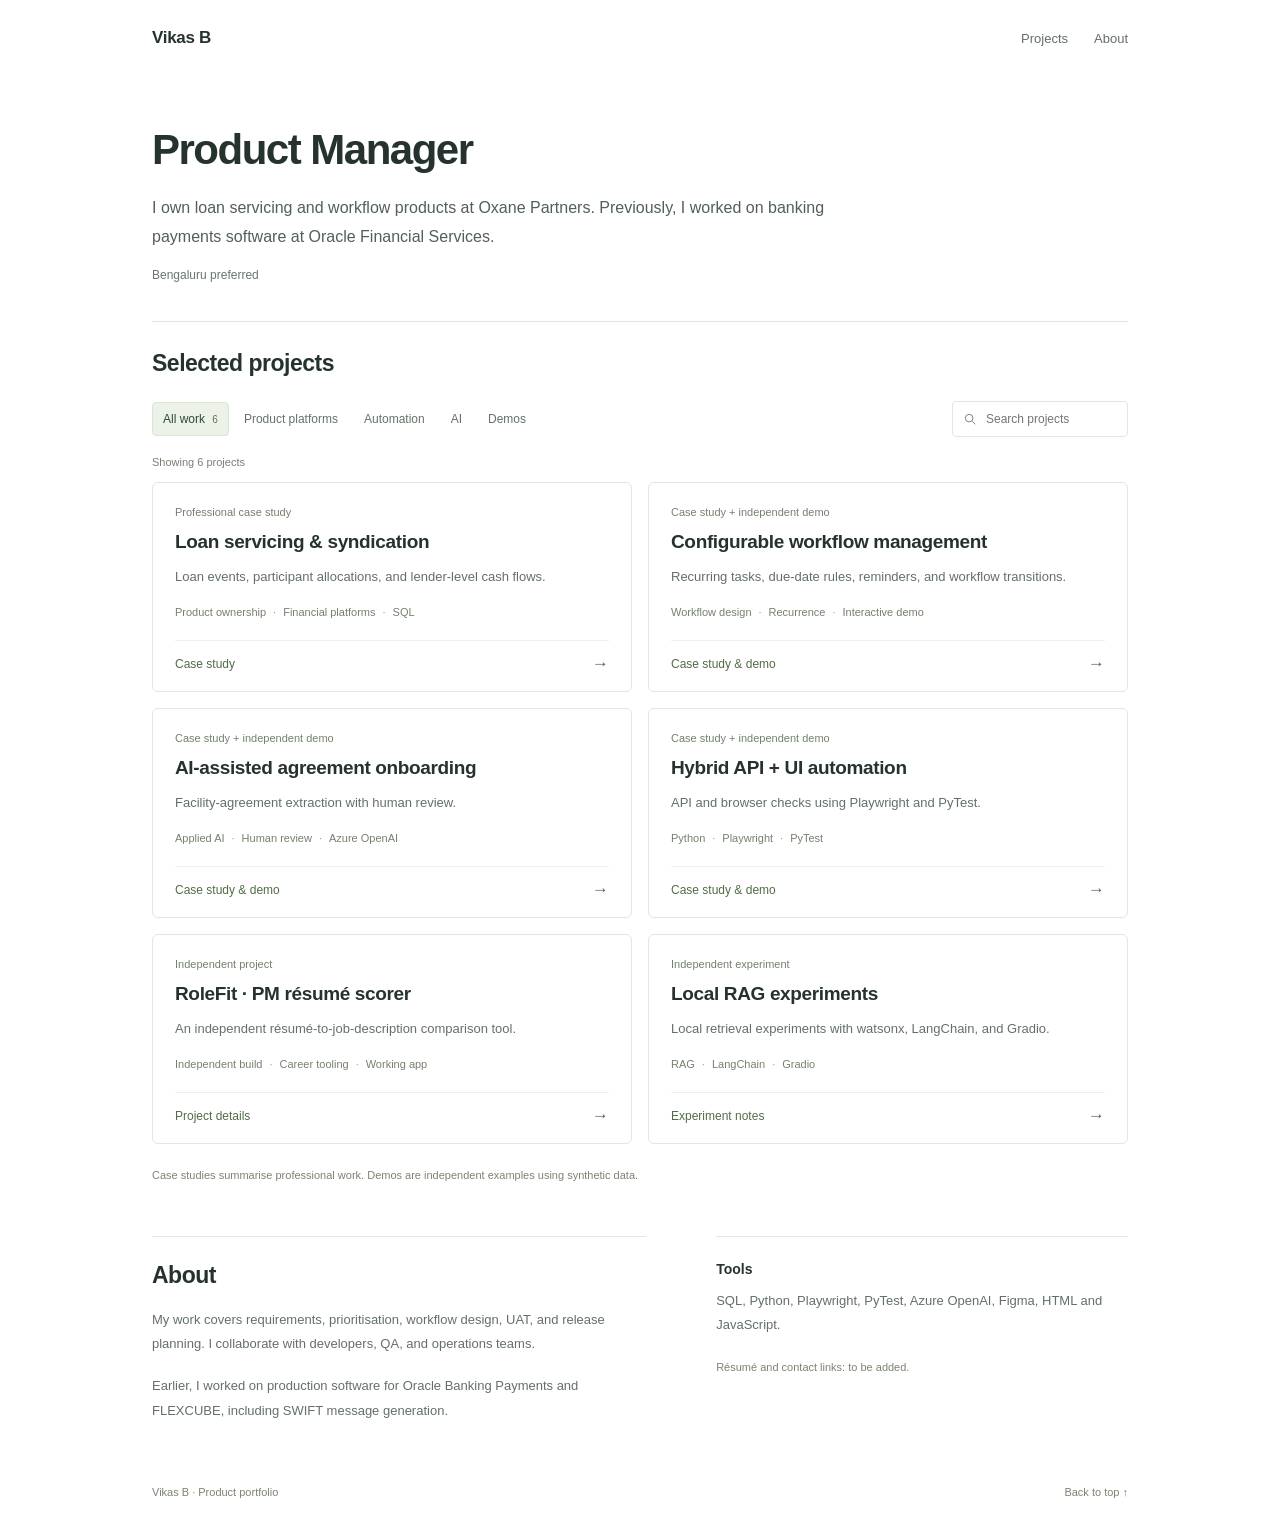
==== commit 691e6039: "Simplify portfolio copy and layout; remove promotional graphics" ====
--- a/portfolio/index.html
+++ b/portfolio/index.html
@@ -4,62 +4,50 @@
   <meta charset="utf-8">
   <meta name="viewport" content="width=device-width,initial-scale=1">
   <meta name="robots" content="noindex,nofollow,noarchive">
-  <meta name="description" content="Vikas B — product management through user needs, product judgment, and hands-on execution. Selected case studies, independent prototypes, and applied AI projects.">
-  <meta name="theme-color" content="#f7f8f4">
-  <title>Vikas B · Product Manager Portfolio</title>
+  <meta name="description" content="Vikas B — Product Manager. Experience in loan servicing, workflow management, banking payments, and AI-assisted operations. Case studies and independent projects.">
+  <meta name="theme-color" content="#ffffff">
+  <title>Vikas B · Product Manager</title>
   <link rel="icon" href="./favicon.svg" type="image/svg+xml">
   <link rel="stylesheet" href="./style.css">
   <script src="./app.js" defer></script>
 </head>
 <body>
-  <a class="skip-link" href="#work">Skip to selected work</a>
+  <a class="skip-link" href="#work">Skip to projects</a>
   <header class="header wrap">
-    <a class="brand" href="#overview" aria-label="Vikas B home"><span class="monogram">vb<span>↗</span></span><span>Vikas B<span class="brand-sub">PRODUCT · PEOPLE · IMPACT</span></span></a>
-    <nav aria-label="Main navigation"><a href="#work">Selected work</a><a href="#about">About</a><span class="portfolio-pill"><i></i>Product manager & builder</span></nav>
+    <a class="brand" href="#overview" aria-label="Vikas B home">Vikas B</a>
+    <nav aria-label="Main navigation"><a href="#work">Projects</a><a href="#about">About</a></nav>
   </header>
   <main>
     <section id="overview" class="hero wrap" aria-labelledby="hero-title">
-      <div class="hero-copy">
-        <p class="eyebrow"><span></span>PRODUCT MANAGEMENT</p>
-        <h1 id="hero-title">Real problems.<br>Useful products<span class="accent">.</span></h1>
-        <p class="hero-description">I’m Vikas. I turn real problems into useful products—connecting user needs, business goals, and hands-on execution, from shaping the problem to improving the experience.</p>
-        <div class="hero-actions"><a class="button primary" href="#work">Explore selected work <span>↗</span></a><span class="availability">Product management opportunities<br><strong>Bengaluru preferred</strong></span></div>
-        <div class="expertise"><span>Product thinking</span><span>User journeys</span><span>Applied AI</span></div>
+      <h1 id="hero-title">Product Manager</h1>
+      <p class="hero-description">I own loan servicing and workflow products at Oxane Partners. Previously, I worked on banking payments software at Oracle Financial Services.</p>
+      <p class="location">Bengaluru preferred</p>
+    </section>
+    <section id="work" class="work-section wrap" aria-labelledby="work-title">
+      <div class="section-heading"><h2 id="work-title">Selected projects</h2></div>
+      <div class="work-controls">
+        <div class="filters" role="group" aria-label="Filter projects">
+          <button class="filter active" data-filter="all" aria-pressed="true">All work <span>6</span></button>
+          <button class="filter" data-filter="platforms" aria-pressed="false">Product platforms</button>
+          <button class="filter" data-filter="automation" aria-pressed="false">Automation</button>
+          <button class="filter" data-filter="ai" aria-pressed="false">AI</button>
+          <button class="filter" data-filter="prototype" aria-pressed="false">Demos</button>
+        </div>
+        <label class="search-box"><svg viewBox="0 0 24 24" aria-hidden="true"><circle cx="10.5" cy="10.5" r="6.5"/><path d="m16 16 5 5"/></svg><span class="sr-only">Search projects</span><input id="project-search" type="search" placeholder="Search projects" autocomplete="off"></label>
       </div>
-      <div class="blueprint" aria-label="Conceptual illustration of turning user needs into a validated product">
-        <div class="blueprint-top"><span class="micro">THE WAY I THINK</span><span class="diagram-number">FIG. 01 / PRODUCT SYSTEM</span></div>
-        <div class="diagram-grid">
-          <div class="system-input"><span class="mini-icon">↳</span><div><small>START WITH THE PROBLEM</small><strong>A meaningful user problem</strong></div><span class="dot-grid">⠿</span></div>
-          <div class="connector-line"></div>
-          <div class="system-middle"><div class="system-node"><span>01</span><strong>Understand the journey</strong><small>User needs · constraints</small></div><div class="system-node"><span>02</span><strong>Build & validate</strong><small>Prototype · test · iterate</small></div></div>
-          <div class="connector-line"></div>
-          <div class="system-output"><span class="output-symbol">✓</span><div><small>MAKE IT WORK FOR PEOPLE</small><strong>A clear, reliable product</strong></div><span class="live-dot"></span></div>
-        </div>
-        <div class="blueprint-bottom"><span class="small-circle">↻</span> Feedback is part of the system.<span class="mini-squares">▦</span></div>
-        <div class="floating-label">User needs × product judgment</div>
-      </div>
-      <div class="hero-foot"><span>PRODUCT OWNERSHIP, FROM REQUIREMENTS TO RELEASE</span><span>SQL / Python / Playwright / Azure OpenAI</span></div>
+      <div class="result-meta"><span id="result-count" role="status" aria-live="polite">Showing 6 projects</span></div>
+      <div id="projects" class="project-grid"></div>
+      <div id="empty-state" class="empty-state" hidden><h3>No matching projects.</h3><p>Try another keyword or reset the filters.</p><button class="button secondary" id="reset-filters">Show all work</button></div>
+      <p class="work-note">Case studies summarise professional work. Demos are independent examples using synthetic data.</p>
     </section>
-
-    <section id="work" class="work-section" aria-labelledby="work-title">
-      <div class="wrap">
-        <div class="section-heading"><div><p class="eyebrow">01 / SELECTED WORK</p><h2 id="work-title">Built around real problems.</h2></div><p>Product case studies, independent experiments,<br class="desktop-br"> and small demos you can explore.</p></div>
-        <div class="work-controls"><div class="filters" role="group" aria-label="Filter projects"><button class="filter active" data-filter="all" aria-pressed="true">All work <span>6</span></button><button class="filter" data-filter="platforms" aria-pressed="false">Product platforms</button><button class="filter" data-filter="automation" aria-pressed="false">Automation</button><button class="filter" data-filter="ai" aria-pressed="false">AI projects</button><button class="filter" data-filter="prototype" aria-pressed="false">Interactive demos</button></div><label class="search-box"><svg viewBox="0 0 24 24" aria-hidden="true"><circle cx="10.5" cy="10.5" r="6.5"/><path d="m16 16 5 5"/></svg><span class="sr-only">Search projects</span><input id="project-search" type="search" placeholder="Search work" autocomplete="off"></label></div>
-        <div class="result-meta"><span id="result-count" role="status" aria-live="polite">Showing 6 projects</span><span><i class="legend-dot"></i> Independent visuals · synthetic demo data</span></div>
-        <div id="projects" class="project-grid"></div>
-        <div id="empty-state" class="empty-state" hidden><h3>No matching projects.</h3><p>Try another keyword or reset the filters.</p><button class="button secondary" id="reset-filters">Show all work</button></div>
-        <div class="work-note"><span class="note-icon">i</span><p>Professional work is shared as high-level summaries. All interface illustrations and demos on this site are independently created using synthetic data. Employer screens, source code, documents, and client information are excluded.</p></div>
-      </div>
-    </section>
-
     <section id="about" class="about wrap" aria-labelledby="about-title">
-      <div class="about-intro"><p class="eyebrow">02 / THE PERSON BEHIND THE PRODUCT</p><h2 id="about-title">Product manager.<br>Problem solver.<br><span>Hands-on builder.</span></h2><p>I combine product management and a software-development foundation, with experience in loan servicing, enterprise workflows, banking payments, and AI-assisted operations.</p><p>I’m interested in products that solve meaningful problems for people—whether they use them at work or in everyday life. I bring structured thinking, close engineering collaboration, and a habit of building to learn.</p></div>
-      <div class="about-details"><div class="experience-row"><span class="micro">CURRENT FOCUS</span><h3>Loan Servicing & Workflow</h3><p>Product ownership across discovery, requirements, prioritization, UAT, and releases.</p></div><div class="experience-row"><span class="micro">TECHNICAL FOUNDATION</span><h3>Banking software development</h3><p>Hands-on production development and functional consulting across Oracle Banking Payments and FLEXCUBE, including SWIFT message generation.</p></div><div class="toolbox"><span class="micro">TOOLS I WORK WITH</span><div><span>Python</span><span>SQL</span><span>Playwright</span><span>PyTest</span><span>Azure OpenAI</span><span>Figma</span><span>HTML / JS</span></div></div><div class="contact-note"><span>LET’S TALK PRODUCT</span><p>Contact link & résumé <strong>to be added</strong></p><small>Placeholder · verified links have not been supplied.</small></div></div>
+      <div class="about-intro"><h2 id="about-title">About</h2><p>My work covers requirements, prioritisation, workflow design, UAT, and release planning. I collaborate with developers, QA, and operations teams.</p><p>Earlier, I worked on production software for Oracle Banking Payments and FLEXCUBE, including SWIFT message generation.</p></div>
+      <div class="about-details"><div class="toolbox"><h3>Tools</h3><p>SQL, Python, Playwright, PyTest, Azure OpenAI, Figma, HTML and JavaScript.</p></div><p class="asset-placeholder">Résumé and contact links: to be added.</p></div>
     </section>
   </main>
-  <footer class="footer wrap"><span>Vikas B <span class="muted">/ Product Portfolio</span></span><span>Product thinking. Working prototypes.</span><a href="#overview">Back to top ↑</a></footer>
+  <footer class="footer wrap"><span>Vikas B · Product portfolio</span><a href="#overview">Back to top ↑</a></footer>
   <dialog id="case-dialog" aria-labelledby="case-title"><div id="case-content"></div></dialog>
   <div class="toast" id="toast" role="status" aria-live="polite"></div>
-  <noscript><div class="noscript">Enable JavaScript to browse the interactive case studies and project filters.</div></noscript>
+  <noscript><div class="noscript">Enable JavaScript to browse the projects and demos.</div></noscript>
 </body>
 </html>
--- a/portfolio/style.css
+++ b/portfolio/style.css
@@ -1,9 +1,11 @@
-:root{--paper:#f7f8f4;--ink:#1e302b;--muted:#616d66;--line:#dce1d9;--green:#244b3e;--lime:#d7edb8;--white:#fff;--radius:16px;font-family:Inter,"Segoe UI",Arial,sans-serif;color:var(--ink);background:var(--paper);font-synthesis:none;scroll-behavior:smooth;scroll-padding-top:25px}*{box-sizing:border-box}body{margin:0}button,input{font:inherit}a{color:inherit;text-decoration:none}button{cursor:pointer}button,a,input{touch-action:manipulation}button{color:inherit}button:disabled{cursor:default}button:focus-visible,a:focus-visible,input:focus-visible,summary:focus-visible{outline:3px solid #438663;outline-offset:5px}::selection{background:var(--lime)}[hidden]{display:none!important}.wrap{max-width:1240px;margin:auto;padding-left:32px;padding-right:32px}.muted{color:var(--muted)}.sr-only{position:absolute;width:1px;height:1px;margin:-1px;overflow:hidden;clip:rect(0,0,0,0);white-space:nowrap}.skip-link{position:fixed;top:-80px;left:12px;background:var(--green);color:white;padding:16px;z-index:200}.skip-link:focus{top:12px}.header{height:105px;display:flex;align-items:center;justify-content:space-between}.brand{display:flex;align-items:center;gap:13px;font-size:16px;font-weight:650;letter-spacing:-.3px}.brand-sub{display:block;font-size:9px;letter-spacing:1.6px;font-weight:500;margin-top:6px}.monogram{position:relative;display:flex;align-items:center;width:47px;height:47px;font-size:31px;font-weight:750;letter-spacing:-4px}.monogram span{position:absolute;top:0;right:0;font-size:15px;letter-spacing:0;color:#669a50}.header nav{display:flex;align-items:center;gap:29px;font-size:13px;font-weight:550}.header nav>a:hover{color:#587e41}.portfolio-pill{display:flex;align-items:center;gap:7px;font-size:10px;font-weight:500;border:1px solid var(--line);padding:8px 11px;border-radius:30px;color:#59665c}.portfolio-pill i{width:5px;height:5px;border-radius:100%;background:#6c8c57}.hero{position:relative;display:grid;grid-template-columns:1.08fr 1fr;column-gap:60px;align-items:center;padding-top:67px;padding-bottom:0}.eyebrow{font-size:10px;letter-spacing:1.9px;font-weight:650;display:flex;align-items:center;gap:9px;margin:0 0 25px}.eyebrow>span{height:6px;width:6px;background:#80a45b;border-radius:50%}h1{font-size:clamp(48px,5.2vw,69px);font-weight:550;letter-spacing:-3.6px;line-height:1.06;margin:0 0 26px}.accent{color:#6b8a47}.hero-description{color:var(--muted);font-size:16px;line-height:1.8;max-width:510px;margin:0 0 28px}.hero-actions{display:flex;align-items:center;gap:24px}.button{display:inline-flex;align-items:center;justify-content:center;gap:23px;padding:15px 19px;font-size:12px;font-weight:600;border-radius:7px;border:1px solid transparent;transition:background .2s,transform .2s}.button:hover{transform:translateY(-2px)}.primary{background:var(--green);color:white}.primary:hover{background:#173b2f}.secondary{background:white;border-color:var(--line)}.availability{font-size:10px;line-height:1.7;color:var(--muted)}.availability strong{font-weight:500;color:#3a4d3e}.expertise{display:flex;gap:9px;flex-wrap:wrap;margin-top:33px}.expertise span{padding:6px 9px;border-radius:4px;background:#ecf0e7;font-size:10px;color:#55644c}.hero-foot{grid-column:1/-1;border-top:1px solid var(--line);margin-top:69px;padding:20px 0 22px;display:flex;justify-content:space-between;font-size:8px;letter-spacing:1.1px;color:#748071}.blueprint{position:relative;align-self:center;border:1px solid #dce4d5;border-radius:13px;background-color:#eff3e9;background-image:radial-gradient(#becdb5 .65px,transparent .65px);background-size:17px 17px;box-shadow:0 25px 50px -40px #29412360;transform:rotate(-1deg);padding:22px 24px 19px}.blueprint-top,.blueprint-bottom{display:flex;justify-content:space-between;align-items:center}.micro{font-size:9px;letter-spacing:1.5px;color:#68755e;font-weight:650}.diagram-number{font-family:monospace;font-size:8px;color:#7d8d72}.diagram-grid{padding:31px 5px 25px}.system-input,.system-output{background:#fdfefb;border:1px solid #d5dfcc;border-radius:8px;padding:17px 14px;display:flex;gap:12px;align-items:center;box-shadow:0 4px 8px #364b2f05}.mini-icon{background:#ebf1e1;border-radius:5px;padding:6px 10px;font-size:23px;font-weight:400}.system-input small,.system-output small{font-size:7px;letter-spacing:1.2px;display:block;color:#6d7b62;margin-bottom:6px}.system-input strong,.system-output strong{font-size:13px;font-weight:550;letter-spacing:-.1px}.dot-grid{margin-left:auto;font-size:25px;color:#a3b494}.connector-line{height:26px;width:1px;background:#9eb58b;margin:auto;position:relative}.connector-line:after{content:"";position:absolute;bottom:0;left:-2px;border:3px solid transparent;border-bottom:0;border-top-color:#9eb58b}.system-middle{display:grid;grid-template-columns:1fr 1fr;gap:12px}.system-node{background:#eef3e9;border:1px solid #c6d6bd;border-radius:7px;padding:14px}.system-node>span{display:block;font-family:monospace;font-size:9px;color:#7b926a;margin-bottom:14px}.system-node strong{display:block;font-size:12px;font-weight:550;margin-bottom:6px}.system-node small{font-size:9px;color:#77866a}.system-output{background:#254c3e;color:white;border-color:#254c3e}.system-output small{color:#bed0b0}.output-symbol{background:#456b4a;color:#daf0bc;border-radius:50%;padding:5px 9px;font-size:15px}.live-dot{width:6px;height:6px;border-radius:50%;background:#c4e69a;margin-left:auto}.blueprint-bottom{font-size:9px;color:#6d7e60;justify-content:flex-start;gap:8px}.small-circle{font-size:15px}.mini-squares{margin-left:auto;font-size:17px}.floating-label{position:absolute;bottom:-16px;right:23px;background:#fff;border:1px solid #dce4d5;box-shadow:0 4px 10px #20302007;border-radius:5px;padding:9px 13px;font-size:9px;transform:rotate(1deg)}.work-section{padding:64px 0 55px;background:#fff;border-top:1px solid var(--line);border-bottom:1px solid var(--line)}.section-heading{display:flex;justify-content:space-between;align-items:flex-end;margin-bottom:34px}.section-heading .eyebrow{margin-bottom:15px;color:#6e805f}.section-heading h2{font-size:34px;font-weight:500;letter-spacing:-1.25px;margin:0}.section-heading>p{font-size:12px;line-height:1.7;color:var(--muted);margin:0 0 2px}.work-controls{display:flex;align-items:center;justify-content:space-between;gap:18px}.filters{display:flex;gap:4px;flex-wrap:wrap}.filter{border:1px solid transparent;background:transparent;border-radius:6px;padding:10px 12px;color:#647063;font-size:11px;font-weight:500}.filter:hover{background:#f1f4ec}.filter.active{background:#eaf0e2;border-color:#e1e9d7;color:#2f4930}.filter span{font-size:9px;background:#d5e2c6;padding:1px 5px;margin-left:3px;border-radius:3px}.search-box{border:1px solid #e1e5dc;border-radius:6px;display:flex;align-items:center;padding:9px 10px;gap:7px;max-width:185px}.search-box svg{width:14px;height:14px;fill:none;stroke:#7f8c76;stroke-width:1.7;flex-shrink:0}.search-box input{background:transparent;border:0;font-size:11px;width:100%;color:var(--ink);outline-offset:8px}.result-meta{display:flex;justify-content:space-between;align-items:center;margin:21px 0 16px;font-size:9px;color:#7b8677}.result-meta>span:last-child{display:flex;align-items:center;gap:6px}.legend-dot{width:5px;height:5px;border-radius:50%;background:#9fb58b}.project-grid{display:grid;grid-template-columns:repeat(3,minmax(0,1fr));gap:26px 22px}.project-card{border:1px solid #e0e5db;border-radius:10px;overflow:hidden;background:white;transition:transform .22s,box-shadow .22s,border-color .22s;position:relative;display:flex;flex-direction:column}.project-card:hover{transform:translateY(-5px);box-shadow:0 13px 28px -17px #20382555;border-color:#b8c9a8}.project-link{position:absolute;inset:0;z-index:2;border:0;background:transparent;text-align:left;width:100%}.project-link:focus-visible{outline-offset:-4px;border-radius:10px}.project-art{height:217px;padding:25px;display:flex;flex-direction:column;justify-content:center;position:relative;overflow:hidden;border-bottom:1px solid #e7ebe1}.art-label{font-family:monospace;font-size:7px;letter-spacing:1.2px;position:absolute;left:18px;top:16px;color:#718067}.art-b2b{background:#eff3e8}.art-workflow{background:#eef1ec}.art-ai{background:#f2efe8}.art-automation{background:#eaf0ee}.art-rolefit{background:#f0eef4}.art-rag{background:#eef0f3}.card-body{padding:21px 20px 19px;display:flex;flex-direction:column;flex:1}.card-eyebrow{font-size:8px;text-transform:uppercase;letter-spacing:1.2px;color:#6e7b64;margin:0 0 11px;display:flex;align-items:center;gap:6px}.card-eyebrow .tiny-dot{width:4px;height:4px;background:#839b63;border-radius:50%}.card-body h3{font-size:19px;font-weight:550;line-height:1.3;letter-spacing:-.4px;margin:0 0 10px}.card-description{color:var(--muted);font-size:11px;line-height:1.8;margin:0 0 20px}.card-tags{display:flex;gap:5px;flex-wrap:wrap;margin-bottom:20px}.card-tags span{font-size:8px;padding:4px 6px;border-radius:3px;background:#f3f5f0;color:#637359}.card-bottom{border-top:1px solid #edf0e8;display:flex;justify-content:space-between;align-items:center;padding-top:13px;margin-top:auto;font-size:10px;font-weight:550}.card-bottom>span:last-child{font-size:17px;color:#698455}.work-note{display:flex;gap:12px;padding:20px 0 0;margin-top:31px;border-top:1px solid #e8ece3;color:#79816e}.note-icon{border:1px solid #c7d0bd;border-radius:50%;font-size:9px;width:15px;height:15px;display:flex;align-items:center;justify-content:center;flex-shrink:0;margin-top:2px}.work-note p{font-size:10px;line-height:1.8;margin:0;max-width:1000px}.empty-state{text-align:center;padding:60px 20px;border:1px dashed var(--line);border-radius:12px}.empty-state h3{font-weight:500}.empty-state p{font-size:13px;color:var(--muted)}
-/* Independent, abstract project illustrations. */
-.mini-platform{display:flex;align-items:center;gap:9px;margin-top:18px}.ledger{background:white;border:1px solid #dce4d4;box-shadow:0 6px 15px #3c522812;border-radius:6px;flex:1;padding:16px 11px}.ledger-label{font-size:8px;font-weight:600;color:#5e6f53;display:flex;justify-content:space-between;margin-bottom:12px}.ledger-line{height:5px;background:#edf1e6;margin:8px 0;border-radius:2px}.ledger-line:nth-child(3){width:70%}.ledger-value{font-size:20px;font-weight:500;letter-spacing:-.7px;margin-top:14px}.ledger-value small{font-size:8px;color:#8e9c80;letter-spacing:0}.split-arrows{font-size:20px;color:#a2b48c}.participants{display:grid;gap:7px;flex:1}.participant{padding:10px;background:#f8faf5;border:1px solid #d5e0c9;border-radius:5px;display:flex;gap:8px;align-items:center;font-size:8px;color:#65775a}.participant i{height:14px;width:14px;background:#c3d4ac;border-radius:4px}.participant:nth-child(2) i{background:#d5dfca}.participant:nth-child(3) i{background:#abbe94}.mini-board{display:grid;grid-template-columns:repeat(3,1fr);gap:8px;margin-top:22px;transform:rotate(-3deg)}.mini-column{background:#f8faf6;border:1px solid #d8e0d1;border-radius:5px;padding:9px 7px;height:121px}.mini-column b{display:block;font-size:6px;letter-spacing:1px;color:#8a9780;margin-bottom:13px}.mini-task{background:white;border:1px solid #e0e6db;border-radius:3px;padding:9px 5px;margin:6px 0;box-shadow:0 3px 6px #34482904}.mini-task:before{content:"";display:block;width:70%;height:3px;background:#d8e1cf;margin-bottom:7px}.mini-task:after{content:"";display:block;width:40%;height:3px;background:#eef1e8}.mini-column:last-child .mini-task{border-color:#a5bb8e;background:#f0f5e8}.recurrence-chip{align-self:center;background:#fff;padding:6px 9px;border:1px solid #dae3d0;border-radius:4px;font-size:7px;margin-top:13px;transform:rotate(-3deg)}.ai-paper{width:54%;padding:15px;background:white;border:1px solid #e0dbd0;border-radius:5px;transform:rotate(-5deg);box-shadow:0 8px 15px #5542290a;margin-top:12px}.paper-title{font-family:Georgia,serif;font-size:10px;margin-bottom:15px;color:#8c8069}.paper-line{height:4px;background:#ece8de;margin:8px 0;width:100%}.paper-line:nth-child(3){background:#e3ce9c}.paper-line:nth-child(5){width:70%;background:#e3ce9c}.ai-fields{position:absolute;right:21px;top:72px;width:47%;background:#fafbf6;border:1px solid #d8dfcc;padding:14px;border-radius:5px;box-shadow:0 6px 15px #55422915}.ai-fields>div{font-size:7px;display:flex;justify-content:space-between;gap:5px;border-bottom:1px solid #e6e9de;padding:9px 0}.ai-fields strong{font-weight:600;color:#70815b}.ai-fields>span{font-size:7px;display:block;color:#968252;margin-top:12px}.mini-terminal{font-family:monospace;background:#263e36;border:1px solid #20382e;border-radius:7px;padding:14px 16px;transform:rotate(2deg);box-shadow:0 12px 19px #1e423324;margin-top:16px}.terminal-top{display:flex;gap:4px;border-bottom:1px solid #46604c;padding-bottom:10px}.terminal-top i{width:4px;height:4px;border-radius:50%;background:#6c8472}.mini-terminal p{font-size:8px;line-height:1.8;color:#bed1b6;margin:12px 0 3px}.mini-terminal .terminal-result{color:#d7edae}.mini-score{display:flex;align-items:center;gap:20px;background:#fff;padding:21px 15px;border:1px solid #e0dbe8;border-radius:8px;transform:rotate(-3deg);margin-top:16px;box-shadow:0 6px 15px #4032560a}.score-ring{border:7px solid #d9d1e5;border-right-color:#7b659d;border-top-color:#7b659d;border-radius:50%;height:76px;width:76px;flex-shrink:0;display:flex;align-items:center;justify-content:center;font-size:21px;color:#70578d}.score-ring small{font-size:10px}.score-lines{flex:1}.score-lines b{font-size:8px;display:block;color:#76678d;margin-bottom:12px}.score-lines div{height:5px;border-radius:3px;background:#ede9f2;margin:9px 0}.score-lines div:nth-child(2){background:#c8bcd9;width:87%}.score-lines div:nth-child(3){width:66%}.concept-label{position:absolute;bottom:14px;left:18px;font-size:6px;color:#8d839a;letter-spacing:1px}.rag-network{display:flex;align-items:center;gap:7px;justify-content:center;margin-top:17px}.rag-box{background:white;border:1px solid #d6dfe5;border-radius:7px;padding:16px 8px;width:74px;text-align:center}.rag-box span{display:block;font-size:23px;color:#8ba4b2;margin-bottom:9px}.rag-box b{font-size:7px;font-weight:550;color:#6b8292}.rag-join{font-size:14px;color:#9bafbb}.rag-answer{font-size:8px;align-self:center;margin-top:16px;border:1px solid #d8e1e7;background:#f9fbfc;padding:7px 12px;border-radius:4px;color:#81949f}
-.about{display:grid;grid-template-columns:1fr 1fr;gap:100px;padding-top:80px;padding-bottom:73px}.about .eyebrow{font-size:9px;color:#6b7d5c}.about h2{font-size:35px;line-height:1.3;font-weight:500;letter-spacing:-1.2px;margin:0 0 24px}.about h2>span{color:#7b9463}.about-intro>p:not(.eyebrow){font-size:12px;line-height:1.9;color:var(--muted);max-width:430px}.about-details{padding-top:2px}.experience-row{border-bottom:1px solid var(--line);padding-bottom:18px;margin-bottom:20px}.experience-row h3{font-size:16px;letter-spacing:-.3px;font-weight:550;margin:9px 0 8px}.experience-row p{font-size:11px;line-height:1.8;color:var(--muted);margin:0}.toolbox>div{display:flex;flex-wrap:wrap;gap:6px;margin-top:12px}.toolbox>div span{border:1px solid #dce3d5;border-radius:4px;padding:6px 8px;font-size:9px;color:#5b7050}.contact-note{background:#ecf1e5;border-radius:6px;padding:15px 17px;margin-top:23px}.contact-note>span{font-size:8px;letter-spacing:1.3px;color:#6f815f}.contact-note p{font-size:12px;margin:8px 0;color:#4e6541}.contact-note strong{font-weight:500;background:#dce7cf;padding:2px 4px;border-radius:2px}.contact-note small{font-size:9px;color:#77876b}.footer{display:flex;align-items:center;justify-content:space-between;gap:15px;border-top:1px solid var(--line);padding-top:25px;padding-bottom:25px;font-size:9px;color:#75806f}.footer>span:first-child{font-weight:600;color:#354a30}.footer .muted{font-weight:400}.footer a:hover{text-decoration:underline}.noscript{padding:25px;text-align:center;background:#eee6cb}
+:root{--paper:#fff;--ink:#26332d;--muted:#647067;--line:#e2e6e1;--green:#315345;--lime:#edf2e8;font-family:"Segoe UI",Arial,sans-serif;color:var(--ink);background:var(--paper);font-synthesis:none;scroll-behavior:smooth;scroll-padding-top:24px}
+*{box-sizing:border-box}body{margin:0}button,input{font:inherit}a{color:inherit;text-decoration:none}button{cursor:pointer;color:inherit}button:disabled{cursor:default}button,a,input{touch-action:manipulation}button:focus-visible,a:focus-visible,input:focus-visible{outline:3px solid #6f927b;outline-offset:4px}[hidden]{display:none!important}.wrap{max-width:1040px;margin:auto;padding-left:32px;padding-right:32px}.sr-only{position:absolute;width:1px;height:1px;margin:-1px;overflow:hidden;clip:rect(0,0,0,0);white-space:nowrap}.skip-link{position:fixed;top:-80px;left:12px;background:var(--green);color:white;padding:14px;z-index:200}.skip-link:focus{top:12px}::selection{background:#dce9d3}
+.header{height:76px;display:flex;align-items:center;justify-content:space-between}.brand{font-size:17px;font-weight:600;letter-spacing:-.3px}.header nav{display:flex;gap:26px;font-size:13px;color:var(--muted)}.header nav a:hover{text-decoration:underline;color:var(--ink)}.hero{padding-top:49px;padding-bottom:39px}.hero h1{font-size:42px;line-height:1.2;letter-spacing:-1.5px;font-weight:550;margin:0 0 19px}.hero-description{font-size:16px;line-height:1.8;color:#526057;max-width:720px;margin:0}.location{font-size:12px;color:#6b766d;margin:16px 0 0}
+.section-heading{border-top:1px solid var(--line);padding-top:27px;margin-bottom:22px}.section-heading h2,.about h2{font-size:23px;line-height:1.3;letter-spacing:-.5px;font-weight:550;margin:0}.work-controls{display:flex;justify-content:space-between;align-items:center;gap:14px}.filters{display:flex;gap:4px;flex-wrap:wrap}.filter{border:1px solid transparent;border-radius:4px;background:transparent;padding:9px 10px;font-size:12px;color:#667267}.filter:hover{background:#f4f6f2}.filter.active{background:#edf2e9;color:#2f4937;border-color:#dce5d5}.filter span{font-size:10px;color:#627454;padding-left:4px}.search-box{border:1px solid var(--line);border-radius:4px;padding:9px 10px;display:flex;align-items:center;gap:7px;width:176px;flex-shrink:0}.search-box svg{width:14px;height:14px;fill:none;stroke:#788673;stroke-width:1.7;flex-shrink:0}.search-box input{background:transparent;border:0;font-size:12px;width:100%;min-width:0;color:var(--ink);outline-offset:6px}.result-meta{font-size:11px;color:#778172;margin:19px 0 14px}.project-grid{display:grid;grid-template-columns:repeat(2,minmax(0,1fr));gap:16px}.project-card{position:relative;border:1px solid var(--line);border-radius:6px;background:#fff;display:flex;flex-direction:column;transition:border-color .15s}.project-card:hover{border-color:#9cad99}.project-link{position:absolute;inset:0;z-index:2;border:0;background:transparent;text-align:left;width:100%;border-radius:6px}.project-link:focus-visible{outline-offset:-4px}.card-body{padding:21px 22px 17px;display:flex;flex-direction:column;flex:1}.card-eyebrow{font-size:11px;line-height:1.5;color:#73806e;margin:0 0 9px}.card-body h3{font-size:19px;line-height:1.4;letter-spacing:-.35px;font-weight:550;margin:0 0 10px}.card-description{font-size:13px;line-height:1.7;color:var(--muted);margin:0 0 15px}.card-tags{display:flex;gap:0;flex-wrap:wrap;font-size:11px;color:#74816d;margin-bottom:17px;line-height:1.8}.card-tags span+span:before{content:'·';margin:0 7px;color:#9aa493}.card-bottom{display:flex;justify-content:space-between;align-items:center;margin-top:auto;padding-top:13px;border-top:1px solid #eef0ec;font-size:12px;color:#526c48}.card-bottom>span:last-child{font-size:17px}.work-note{font-size:11px;line-height:1.8;color:#7a8473;margin:22px 0 0}.empty-state{text-align:center;padding:35px 20px;border:1px dashed var(--line);border-radius:6px}.empty-state h3{font-size:17px;font-weight:550}.empty-state p{font-size:13px;color:var(--muted)}.button{display:inline-flex;align-items:center;justify-content:center;gap:16px;padding:12px 16px;font-size:12px;font-weight:550;border-radius:5px;border:1px solid transparent}.primary{background:var(--green);color:#fff}.primary:hover{background:#274736}.secondary{background:#fff;border-color:var(--line)}
+.about{display:grid;grid-template-columns:1.2fr 1fr;gap:70px;padding-top:50px;padding-bottom:42px}.about-intro{border-top:1px solid var(--line);padding-top:24px}.about-intro p{font-size:13px;line-height:1.9;color:var(--muted);margin:17px 0 0}.about-details{border-top:1px solid var(--line);padding-top:24px}.toolbox h3{font-size:14px;font-weight:550;margin:0 0 12px}.toolbox p{font-size:13px;color:var(--muted);line-height:1.9;margin:0}.asset-placeholder{font-size:11px;color:#7a8472;line-height:1.8;margin:20px 0 0}.footer{display:flex;justify-content:space-between;align-items:center;gap:16px;padding-top:21px;padding-bottom:24px;font-size:11px;color:#7a8472}.footer:before{content:none}.footer a:hover{text-decoration:underline}.noscript{padding:20px;text-align:center;font-size:13px;background:#f3f5ef}.eyebrow{font-size:10px;letter-spacing:1.2px;font-weight:550;margin:0 0 16px}.micro{font-size:9px;letter-spacing:1.1px;font-weight:550;color:#6e7d62}
 /* Case-study reader */
 body.modal-open{overflow:hidden}dialog{border:1px solid #d9e1d0;padding:0;border-radius:14px;width:min(1190px,calc(100% - 48px));max-width:none;height:calc(100dvh - 48px);max-height:920px;background:#fbfcf8;color:var(--ink);box-shadow:0 30px 100px #152b3255;overflow:hidden}dialog::backdrop{background:#14251ed9;backdrop-filter:blur(7px)}#case-content{height:100%;display:flex;flex-direction:column}.case-topbar{display:flex;align-items:center;justify-content:space-between;gap:15px;padding:17px 25px;border-bottom:1px solid var(--line);background:#fff}.case-topbar>span{font-size:10px;letter-spacing:.5px;color:#6b7c60}.close-case{border:1px solid #dce3d3;background:#f5f7f1;border-radius:5px;padding:8px 11px;font-size:11px}.case-scroller{overflow-y:auto;flex:1;overscroll-behavior:contain}.case-hero{padding:39px 40px 26px;background:#eff3e9}.case-hero .eyebrow{font-size:9px;margin-bottom:17px}.case-hero h2{font-size:40px;letter-spacing:-1.5px;font-weight:500;margin:0 0 15px;line-height:1.15}.case-hero>p{font-size:14px;max-width:750px;line-height:1.8;color:#63715a;margin:0}.case-tabs{display:flex;gap:4px;margin-top:25px}.case-tab{border:1px solid transparent;border-radius:5px;background:transparent;color:#70815f;font-size:11px;padding:10px 14px}.case-tab.active{background:white;border-color:#d9e2ce;color:#2a4933}.case-tab small{font-size:8px;background:#e9efdf;padding:2px 4px;border-radius:3px;margin-left:4px}.case-body{display:grid;grid-template-columns:minmax(0,1fr) 255px;gap:43px;padding:31px 40px 36px}.case-article h3{font-size:18px;font-weight:550;letter-spacing:-.3px;margin:28px 0 12px}.case-article h3:first-child{margin-top:0}.case-article p,.case-article li{font-size:12px;line-height:1.9;color:#627059}.case-article ul{padding-left:18px}.case-article li{margin:8px 0}.case-aside{border-left:1px solid var(--line);padding-left:25px}.case-aside .micro{font-size:8px;display:block;margin-bottom:9px}.aside-group{margin-bottom:23px}.aside-group p{font-size:11px;line-height:1.8;color:#627059;margin:0}.asset-state{padding:13px;border:1px dashed #ccd7bf;border-radius:6px;background:#f5f8ef}.asset-state strong{font-size:10px;font-weight:550;display:block;margin:0 0 6px}.asset-state p{font-size:10px}.outcome{background:#edf3e4;border:1px solid #d9e5c9;border-radius:8px;padding:21px 23px;display:flex;align-items:center;gap:20px;margin-bottom:24px}.outcome>strong{font-size:32px;letter-spacing:-1px;font-weight:500;white-space:nowrap}.outcome p{margin:0;font-size:11px;color:#637652;line-height:1.7}.scope-note{background:#f0f3eb;border-left:3px solid #a7bf8a;padding:13px 16px;margin-top:25px}.scope-note p{font-size:10px;line-height:1.8;margin:0;color:#6a7a5e}.case-bottom{display:flex;justify-content:space-between;align-items:center;gap:15px;padding:17px 25px;border-top:1px solid var(--line);background:#fff}.case-nav{border:0;background:transparent;color:#60784e;font-size:11px;padding:6px}.case-nav:hover{text-decoration:underline}.case-bottom>span{font-size:9px;color:#89937f}.demo-label{display:flex;align-items:center;gap:7px;font-size:8px;letter-spacing:.5px;color:#79886c;padding:10px 12px;background:#f2f5ed;border:1px solid #e0e7d6;border-radius:5px;margin-bottom:17px}.demo-label i{width:5px;height:5px;border-radius:50%;background:#91a774}.demo-shell{background:white;border:1px solid #dce4d3;border-radius:10px;overflow:hidden}.demo-bar{border-bottom:1px solid #e4eadd;display:flex;justify-content:space-between;padding:17px;font-size:12px;font-weight:550}.demo-bar small{color:#7e8d71;font-size:9px;font-weight:400}.demo-content{padding:18px}.demo-board{display:grid;grid-template-columns:repeat(3,minmax(0,1fr));gap:9px}.demo-lane{background:#f4f7ef;border-radius:6px;padding:10px;min-height:165px}.demo-lane h4{font-size:9px;letter-spacing:.4px;margin:0 0 14px;color:#70825e;font-weight:500;display:flex;justify-content:space-between}.demo-task{background:white;border:1px solid #dde5d2;border-radius:5px;padding:11px 9px;margin-bottom:9px}.demo-task b{font-size:10px;line-height:1.5;display:block;font-weight:550}.demo-task small{font-size:8px;display:block;color:#839274;line-height:1.6;margin:7px 0}.task-move{font-size:9px;color:#547537;border:1px solid #dbe6cf;background:#eff5e7;padding:5px 7px;border-radius:4px}.demo-task.is-done{border-color:#a8bf8c}.demo-note{font-size:10px;color:#738366;line-height:1.8;margin:14px 0 0}.demo-actions{display:flex;align-items:center;gap:12px;margin-top:17px;flex-wrap:wrap}.demo-actions .button{font-size:10px;padding:11px 13px}.text-button{border:0;background:transparent;text-decoration:underline;color:#738a61;font-size:10px;padding:8px}.demo-source{background:#f8f5ec;border:1px solid #e4dfd0;border-radius:7px;padding:18px;font-family:Georgia,serif;font-size:12px;line-height:2;color:#7a6d54;margin-bottom:18px}.demo-source small{display:block;font-family:"Segoe UI",sans-serif;font-size:8px;letter-spacing:1px;color:#968c74;margin-bottom:8px}.extraction-table{width:100%;border-collapse:collapse;font-size:11px;margin-top:15px}.extraction-table th{text-align:left;font-weight:500;font-size:8px;letter-spacing:.8px;color:#81916e;border-bottom:1px solid var(--line);padding:10px 7px}.extraction-table td{padding:12px 7px;border-bottom:1px solid #e9eddf;color:#5e7250}.review-badge{font-size:8px;border:1px solid #dacfab;border-radius:3px;padding:4px 6px;color:#8b753c;background:#fbf7e8;display:inline-block}.review-badge.ok{background:#eef5e4;border-color:#c8d8b7;color:#5f7846}.demo-feedback{padding:13px;border-radius:6px;font-size:11px;line-height:1.8;background:#ecf4e3;color:#57733f;margin-top:15px}.demo-logs{background:#263e36;color:#c9dcbf;border-radius:6px;padding:19px;font-family:monospace;font-size:11px;line-height:2.2;white-space:pre-wrap}.scenario-options{display:flex;gap:12px;flex-wrap:wrap;margin-bottom:18px;font-size:10px;color:#6d805a}.scenario-options label{display:flex;gap:5px;align-items:center}.scenario-options input{accent-color:var(--green)}.placeholder-panel{background:#f0f4e9;border:1px dashed #becdab;border-radius:9px;padding:40px 27px;text-align:center}.placeholder-icon{width:50px;height:50px;border:1px solid #c8d6b7;border-radius:50%;display:flex;align-items:center;justify-content:center;margin:0 auto 20px;font-size:23px;color:#91a579}.placeholder-panel h3{font-size:18px;margin:0 0 12px}.placeholder-panel p{font-size:12px;line-height:1.8;max-width:440px;margin:0 auto;color:#778968}.placeholder-panel .placeholder-tag{display:inline-block;font-size:8px;letter-spacing:1px;padding:5px 9px;background:#e4ebda;color:#7f916d;border-radius:3px;margin-bottom:15px}.video-chapters{padding-top:18px}.video-chapters>p{font-size:10px;line-height:1.8;color:#7f8e72}.video-chapters ol{font-size:11px;color:#718361;padding-left:18px;line-height:2}.toast{position:fixed;bottom:25px;left:50%;transform:translate(-50%,20px);padding:12px 20px;background:var(--green);color:white;font-size:12px;border-radius:7px;z-index:110;opacity:0;pointer-events:none;transition:opacity .2s,transform .2s}.toast.visible{opacity:1;transform:translate(-50%,0)}
-@media(min-width:1450px){.hero{padding-top:85px}.hero-foot{margin-top:86px}}@media(max-width:1050px){.hero{column-gap:35px}.hero h1{font-size:58px}.hero-description{font-size:14px}.hero-actions{gap:14px}.button{gap:15px}.blueprint{padding:20px 17px}.system-node{padding:11px}.system-node strong{font-size:10px}.system-node small{font-size:8px}.project-art{padding:20px}.card-body h3{font-size:17px}.mini-score{gap:10px;padding:15px 10px}.score-ring{height:64px;width:64px}.mini-terminal{padding:12px}.mini-terminal p{font-size:7px}.about{gap:60px}.filter{padding:9px 8px;font-size:10px}.search-box{max-width:150px}.case-body{gap:25px;grid-template-columns:minmax(0,1fr) 220px;padding:30px}.case-hero{padding:32px 30px 24px}.demo-lane{padding:7px}}@media(max-width:800px){.wrap{padding-left:24px;padding-right:24px}.header{height:88px}.header nav{gap:20px}.portfolio-pill{font-size:8px}.hero{padding-top:40px;column-gap:30px;grid-template-columns:1.15fr 1fr}.hero h1{font-size:45px;letter-spacing:-2.4px}.hero-description{font-size:12px;line-height:1.9}.hero-actions{flex-wrap:wrap;gap:14px}.availability{font-size:9px}.expertise{gap:5px;margin-top:24px}.expertise span{font-size:8px;padding:5px 6px}.hero .eyebrow{font-size:8px;letter-spacing:1.2px}.blueprint-top{align-items:flex-start}.blueprint .micro{font-size:7px}.diagram-number{font-size:6px}.diagram-grid{padding:26px 0 22px}.system-input,.system-output{padding:14px 10px;gap:8px}.system-input strong,.system-output strong{font-size:10px}.system-input small,.system-output small{font-size:6px;letter-spacing:.6px}.mini-icon{padding:4px 7px;font-size:18px}.system-middle{gap:8px}.system-node{padding:9px 7px}.system-node small{font-size:7px}.system-node>span{margin-bottom:12px}.system-node strong{font-size:9px}.dot-grid{display:none}.blueprint-bottom{font-size:7px}.floating-label{font-size:7px;right:12px}.hero-foot{font-size:6px;margin-top:50px;letter-spacing:.6px}.section-heading h2{font-size:29px}.section-heading>p{font-size:10px}.work-section{padding-top:47px}.work-controls{align-items:flex-start}.search-box{max-width:145px}.filters{gap:3px}.filter{font-size:9px;padding:9px 7px}.project-grid{grid-template-columns:repeat(2,minmax(0,1fr));gap:20px}.project-art{height:210px;padding:30px}.card-body{padding:20px}.card-body h3{font-size:19px}.mini-score{gap:20px;padding:20px}.mini-terminal p{font-size:8px}.about{gap:45px;padding-top:60px}.about h2{font-size:29px}.about .eyebrow{font-size:7px;letter-spacing:1.3px}.footer{font-size:8px}.footer>span:nth-child(2){display:none}.case-body{display:block;padding:25px}.case-aside{border-left:0;border-top:1px solid var(--line);padding:23px 0 0;margin-top:30px;display:grid;grid-template-columns:1fr 1fr;gap:15px}.aside-group{margin:0}.case-hero{padding:28px 25px 22px}.case-hero h2{font-size:33px}.case-topbar{padding:15px 22px}.case-topbar>span{font-size:9px}.case-bottom{padding:15px 20px}.demo-lane{padding:10px}}
-@media(max-width:600px){.wrap{padding-left:21px;padding-right:21px}.header{height:82px}.brand{font-size:14px;gap:8px}.monogram{font-size:28px;width:40px}.brand-sub{font-size:7px;letter-spacing:1.2px}.header nav{gap:17px;font-size:10px}.portfolio-pill{display:none}.hero{grid-template-columns:1fr;gap:0;padding-top:39px}.hero .eyebrow{font-size:9px;margin-bottom:22px}.hero h1{font-size:52px;letter-spacing:-2.9px;margin-bottom:22px}.hero-description{font-size:14px;max-width:420px;line-height:1.8;margin-bottom:25px}.hero-actions{gap:20px}.hero-actions .button{font-size:11px;padding:14px 16px}.availability{font-size:9px}.expertise{margin-top:25px;gap:6px}.expertise span{font-size:8px;padding:6px 7px}.blueprint{margin:43px 3px 0;padding:22px;max-width:450px;width:calc(100% - 6px);justify-self:center}.blueprint .micro{font-size:8px}.diagram-number{font-size:7px}.diagram-grid{padding:26px 0 22px}.system-input,.system-output{padding:15px 12px;gap:12px}.system-input strong,.system-output strong{font-size:12px}.system-input small,.system-output small{font-size:7px}.mini-icon{padding:5px 10px;font-size:20px}.system-middle{gap:10px}.system-node{padding:13px 11px}.system-node>span{font-size:9px}.system-node strong{font-size:11px}.system-node small{font-size:9px}.blueprint-bottom{font-size:8px}.floating-label{font-size:8px;right:20px}.dot-grid{display:block}.hero-foot{display:block;margin-top:45px;padding-top:17px;padding-bottom:17px;font-size:7px}.hero-foot>span:last-child{display:none}.work-section{padding-top:37px;padding-bottom:35px}.section-heading{display:block;margin-bottom:25px}.section-heading .eyebrow{font-size:9px;margin-bottom:14px}.section-heading h2{font-size:29px;letter-spacing:-1.2px;line-height:1.25}.section-heading>p{font-size:12px;line-height:1.8;margin-top:15px}.desktop-br{display:none}.work-controls{display:block}.filters{gap:5px;margin-bottom:16px}.filter{font-size:10px;padding:10px 9px}.search-box{max-width:none;width:100%;padding:11px}.search-box input{font-size:12px}.result-meta{margin-top:18px;font-size:9px}.result-meta>span:last-child{font-size:7px;gap:4px}.project-grid{grid-template-columns:1fr;gap:22px}.project-art{height:228px;padding:30px 40px}.art-label{font-size:7px}.card-body{padding:23px}.card-body h3{font-size:21px}.card-description{font-size:12px}.card-eyebrow{font-size:8px}.card-tags span{font-size:9px;padding:5px 7px}.card-bottom{font-size:11px}.mini-board{max-width:300px;width:100%;align-self:center}.ai-paper{max-width:165px;margin-left:10px}.ai-fields{right:40px;width:43%;top:75px}.mini-terminal{max-width:310px;width:100%;align-self:center}.mini-terminal p{font-size:9px}.mini-score{max-width:320px;padding:23px;gap:25px;align-self:center;width:100%}.score-ring{height:80px;width:80px}.rag-network{gap:10px}.rag-box{width:80px}.work-note{margin-top:24px;padding-top:20px}.work-note p{font-size:9px}.about{grid-template-columns:1fr;gap:30px;padding-top:45px;padding-bottom:40px}.about .eyebrow{font-size:8px;letter-spacing:1.2px}.about h2{font-size:33px}.about-intro>p:not(.eyebrow){font-size:12px}.about-details{padding-top:0}.experience-row{padding-bottom:19px;margin-bottom:21px}.experience-row p{font-size:11px}.contact-note p{font-size:12px}.footer{font-size:8px;padding-top:20px;padding-bottom:20px;gap:9px}.footer .muted{display:block;font-size:7px;margin-top:4px}dialog{width:100%;height:100dvh;max-height:none;border-radius:0;border:0;margin:0}.case-topbar{padding:15px 20px}.case-topbar>span{font-size:8px}.close-case{font-size:10px;padding:9px 10px}.case-hero{padding:30px 22px 20px}.case-hero .eyebrow{font-size:8px;line-height:1.6;letter-spacing:1.2px}.case-hero h2{font-size:32px;letter-spacing:-1.1px}.case-hero>p{font-size:12px;line-height:1.9}.case-tabs{margin-top:23px;gap:2px}.case-tab{font-size:10px;padding:10px 11px}.case-tab small{font-size:7px;margin-left:2px}.case-body{padding:25px 22px}.case-article p,.case-article li{font-size:12px}.case-article h3{font-size:18px}.case-aside{grid-template-columns:1fr 1fr;gap:22px 15px}.case-aside .micro{font-size:7px;letter-spacing:1.1px}.case-aside p{font-size:10px}.outcome{padding:16px;gap:15px;align-items:flex-start}.outcome>strong{font-size:28px}.outcome p{font-size:10px}.case-bottom{padding:14px 16px;gap:6px}.case-nav{font-size:10px;padding:6px 3px}.case-bottom>span{font-size:8px}.demo-bar{padding:13px;font-size:11px}.demo-bar small{font-size:8px}.demo-content{padding:12px}.demo-board{gap:6px}.demo-lane{padding:6px;min-height:150px}.demo-lane h4{font-size:7px;margin-bottom:10px}.demo-task{padding:9px 6px}.demo-task b{font-size:8px}.demo-task small{font-size:7px}.task-move{font-size:8px;padding:5px}.demo-label{font-size:7px;line-height:1.7}.demo-source{padding:14px;font-size:11px}.extraction-table{font-size:9px}.extraction-table td{padding:10px 4px}.extraction-table th{font-size:7px;padding:8px 4px}.review-badge{font-size:7px;padding:3px 4px}.scenario-options{gap:10px;font-size:9px}.demo-logs{font-size:9px;padding:13px}.placeholder-panel{padding:30px 20px}.placeholder-panel p{font-size:11px}.toast{font-size:10px;width:max-content;max-width:90%}}
-@media(prefers-reduced-motion:reduce){:root{scroll-behavior:auto}*,*:before,*:after{transition:none!important;animation:none!important}.project-card:hover,.button:hover{transform:none}}
+@media(max-width:850px){.case-body{display:block;padding:27px}.case-aside{border-left:0;border-top:1px solid var(--line);padding:22px 0 0;margin-top:28px;display:grid;grid-template-columns:1fr 1fr;gap:20px}.aside-group{margin:0}.case-hero{padding:30px 27px 23px}.case-hero h2{font-size:33px}.about{gap:38px}.filter{font-size:11px;padding:9px 8px}.search-box{width:158px}}
+@media(max-width:700px){.work-controls{display:block}.filters{margin-bottom:13px}.search-box{width:100%;padding:11px}.about{grid-template-columns:1fr;gap:26px}.about-details{border-top:0;padding-top:0}.card-body{padding:19px 18px 16px}.card-body h3{font-size:18px}}
+@media(max-width:600px){.wrap{padding-left:22px;padding-right:22px}.header{height:68px}.header nav{font-size:12px;gap:21px}.hero{padding-top:33px;padding-bottom:31px}.hero h1{font-size:35px;letter-spacing:-1px;margin-bottom:16px}.hero-description{font-size:14px;line-height:1.8}.location{font-size:11px;margin-top:14px}.section-heading{padding-top:23px;margin-bottom:18px}.section-heading h2,.about h2{font-size:21px}.project-grid{grid-template-columns:1fr;gap:13px}.card-body{padding:20px}.card-body h3{font-size:19px}.card-description{font-size:13px}.card-tags{font-size:11px}.card-bottom{font-size:12px}.work-note{font-size:10px;margin-top:18px}.about{padding-top:35px;padding-bottom:26px}.about-intro{padding-top:22px}.about-intro p,.toolbox p{font-size:13px}.footer{font-size:10px;padding-top:20px;padding-bottom:22px}dialog{width:100%;height:100dvh;max-height:none;border-radius:0;border:0;margin:0}.case-topbar{padding:15px 20px}.case-topbar>span{font-size:8px}.close-case{font-size:10px;padding:9px 10px}.case-hero{padding:29px 22px 21px}.case-hero .eyebrow{font-size:8px;line-height:1.6;letter-spacing:1px}.case-hero h2{font-size:29px;letter-spacing:-.9px}.case-hero>p{font-size:12px;line-height:1.9}.case-tabs{margin-top:22px;gap:2px}.case-tab{font-size:10px;padding:10px}.case-tab small{font-size:7px;margin-left:2px}.case-body{padding:24px 22px}.case-article p,.case-article li{font-size:12px}.case-article h3{font-size:18px}.case-aside{grid-template-columns:1fr 1fr;gap:22px 15px}.case-aside .micro{font-size:7px;letter-spacing:1px}.case-aside p{font-size:10px}.outcome{padding:16px;gap:15px;align-items:flex-start}.outcome>strong{font-size:28px}.outcome p{font-size:10px}.case-bottom{padding:14px 16px;gap:6px}.case-nav{font-size:10px;padding:6px 3px}.case-bottom>span{font-size:8px}.demo-bar{padding:13px;font-size:11px}.demo-bar small{font-size:8px}.demo-content{padding:12px}.demo-board{gap:6px}.demo-lane{padding:6px;min-height:150px}.demo-lane h4{font-size:7px;margin-bottom:10px}.demo-task{padding:9px 6px}.demo-task b{font-size:8px}.demo-task small{font-size:7px}.task-move{font-size:8px;padding:5px}.demo-label{font-size:7px;line-height:1.7}.demo-source{padding:14px;font-size:11px}.extraction-table{font-size:9px}.extraction-table td{padding:10px 4px}.extraction-table th{font-size:7px;padding:8px 4px}.review-badge{font-size:7px;padding:3px 4px}.scenario-options{gap:10px;font-size:9px}.demo-logs{font-size:9px;padding:13px}.placeholder-panel{padding:30px 20px}.placeholder-panel p{font-size:11px}.toast{font-size:10px;width:max-content;max-width:90%}}
+@media(prefers-reduced-motion:reduce){:root{scroll-behavior:auto}*,*:before,*:after{transition:none!important;animation:none!important}}
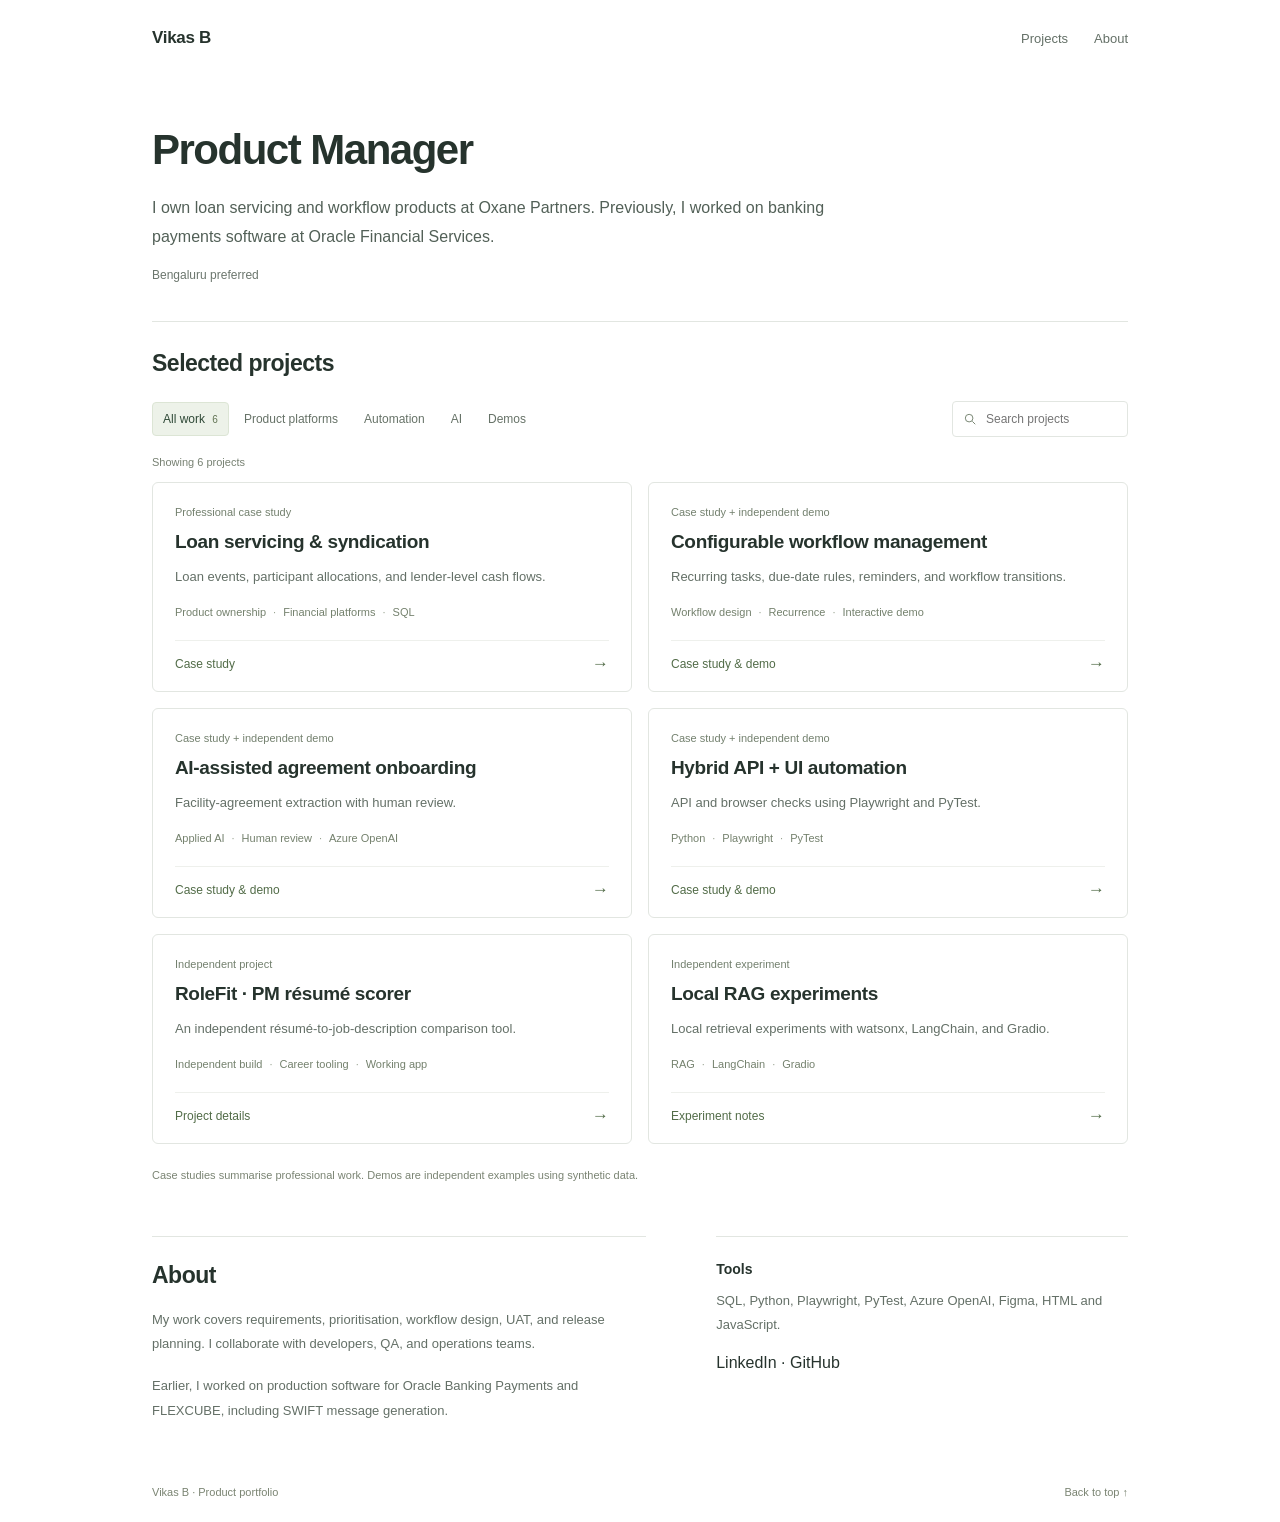
==== commit 2d36c0de: "Replace resume placeholder with LinkedIn and GitHub links" ====
--- a/portfolio/index.html
+++ b/portfolio/index.html
@@ -42,7 +42,7 @@
     </section>
     <section id="about" class="about wrap" aria-labelledby="about-title">
       <div class="about-intro"><h2 id="about-title">About</h2><p>My work covers requirements, prioritisation, workflow design, UAT, and release planning. I collaborate with developers, QA, and operations teams.</p><p>Earlier, I worked on production software for Oracle Banking Payments and FLEXCUBE, including SWIFT message generation.</p></div>
-      <div class="about-details"><div class="toolbox"><h3>Tools</h3><p>SQL, Python, Playwright, PyTest, Azure OpenAI, Figma, HTML and JavaScript.</p></div><p class="asset-placeholder">Résumé and contact links: to be added.</p></div>
+      <div class="about-details"><div class="toolbox"><h3>Tools</h3><p>SQL, Python, Playwright, PyTest, Azure OpenAI, Figma, HTML and JavaScript.</p></div><p class="profile-links"><a href="https://www.linkedin.com/in/vikas-basavaraja/" target="_blank" rel="noopener noreferrer">LinkedIn</a> · <a href="https://github.com/Vikasb98" target="_blank" rel="noopener noreferrer">GitHub</a></p></div>
     </section>
   </main>
   <footer class="footer wrap"><span>Vikas B · Product portfolio</span><a href="#overview">Back to top ↑</a></footer>
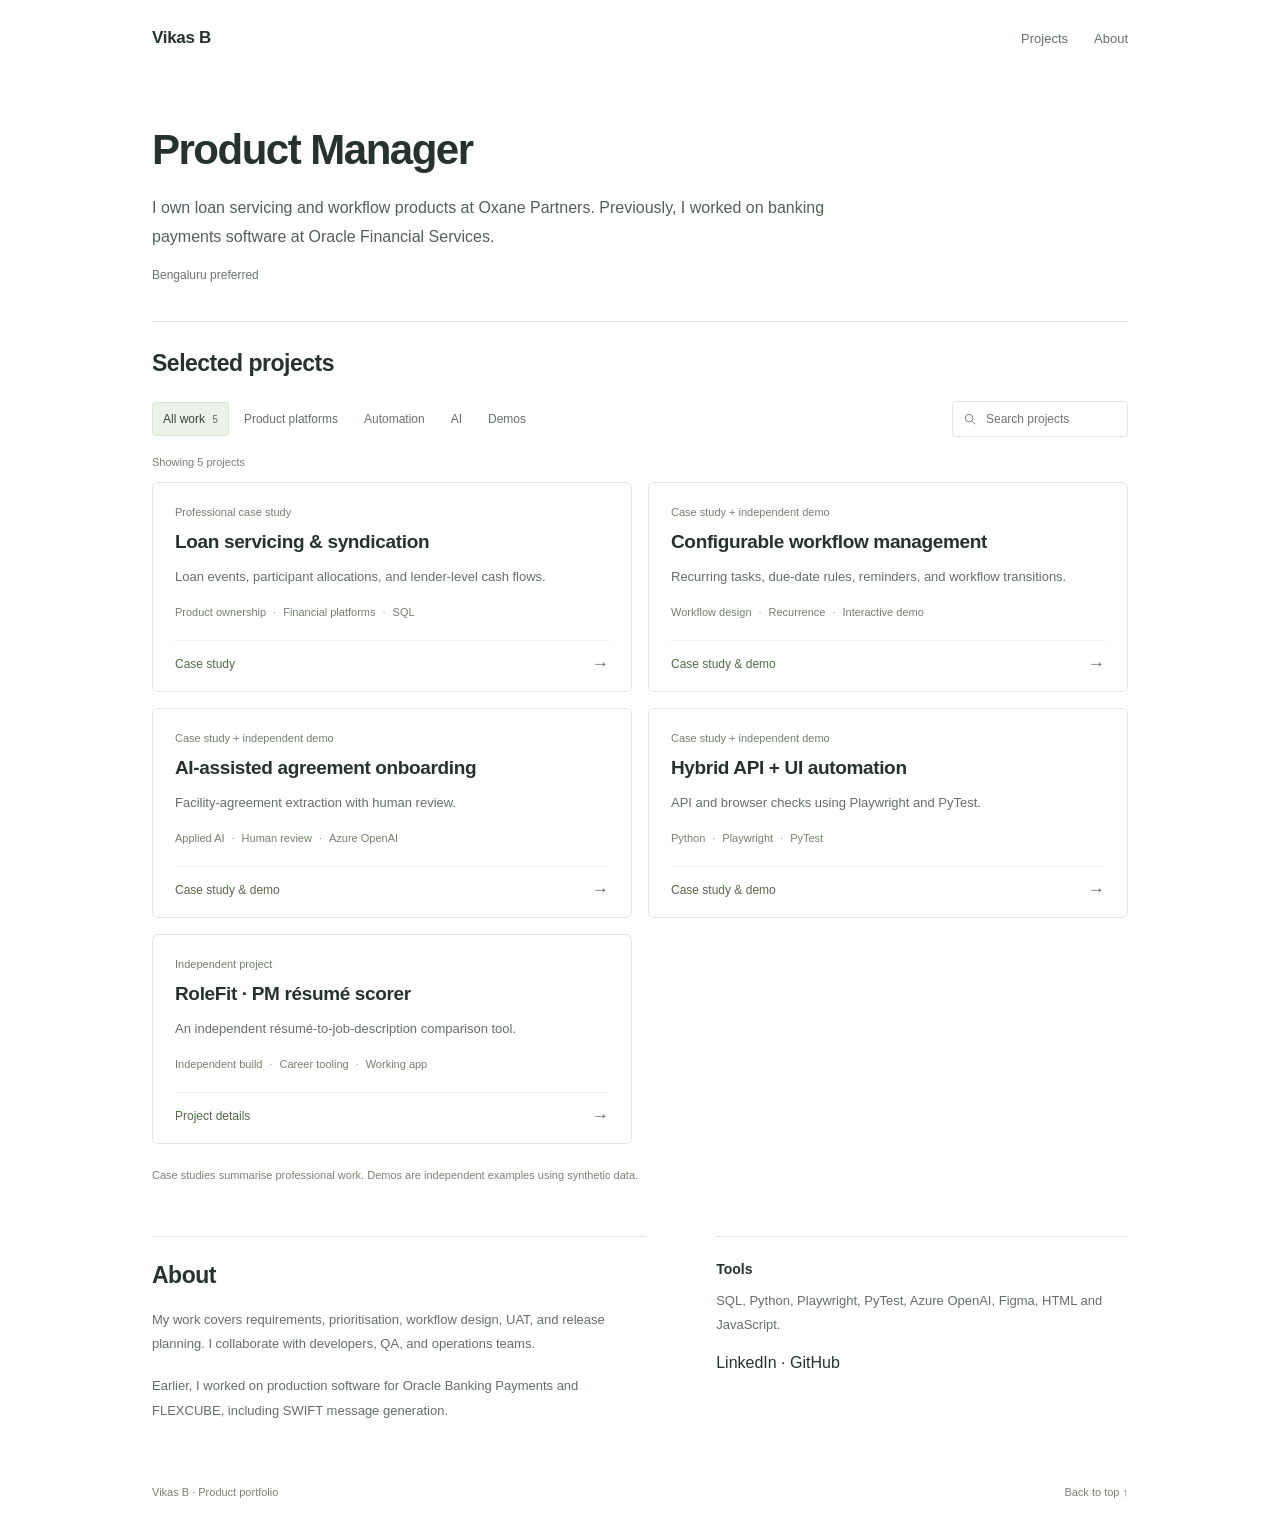
==== commit 612e8f3e: "Remove local RAG experiments from portfolio" ====
--- a/portfolio/index.html
+++ b/portfolio/index.html
@@ -27,7 +27,7 @@
       <div class="section-heading"><h2 id="work-title">Selected projects</h2></div>
       <div class="work-controls">
         <div class="filters" role="group" aria-label="Filter projects">
-          <button class="filter active" data-filter="all" aria-pressed="true">All work <span>6</span></button>
+          <button class="filter active" data-filter="all" aria-pressed="true">All work <span>5</span></button>
           <button class="filter" data-filter="platforms" aria-pressed="false">Product platforms</button>
           <button class="filter" data-filter="automation" aria-pressed="false">Automation</button>
           <button class="filter" data-filter="ai" aria-pressed="false">AI</button>
@@ -35,7 +35,7 @@
         </div>
         <label class="search-box"><svg viewBox="0 0 24 24" aria-hidden="true"><circle cx="10.5" cy="10.5" r="6.5"/><path d="m16 16 5 5"/></svg><span class="sr-only">Search projects</span><input id="project-search" type="search" placeholder="Search projects" autocomplete="off"></label>
       </div>
-      <div class="result-meta"><span id="result-count" role="status" aria-live="polite">Showing 6 projects</span></div>
+      <div class="result-meta"><span id="result-count" role="status" aria-live="polite">Showing 5 projects</span></div>
       <div id="projects" class="project-grid"></div>
       <div id="empty-state" class="empty-state" hidden><h3>No matching projects.</h3><p>Try another keyword or reset the filters.</p><button class="button secondary" id="reset-filters">Show all work</button></div>
       <p class="work-note">Case studies summarise professional work. Demos are independent examples using synthetic data.</p>
